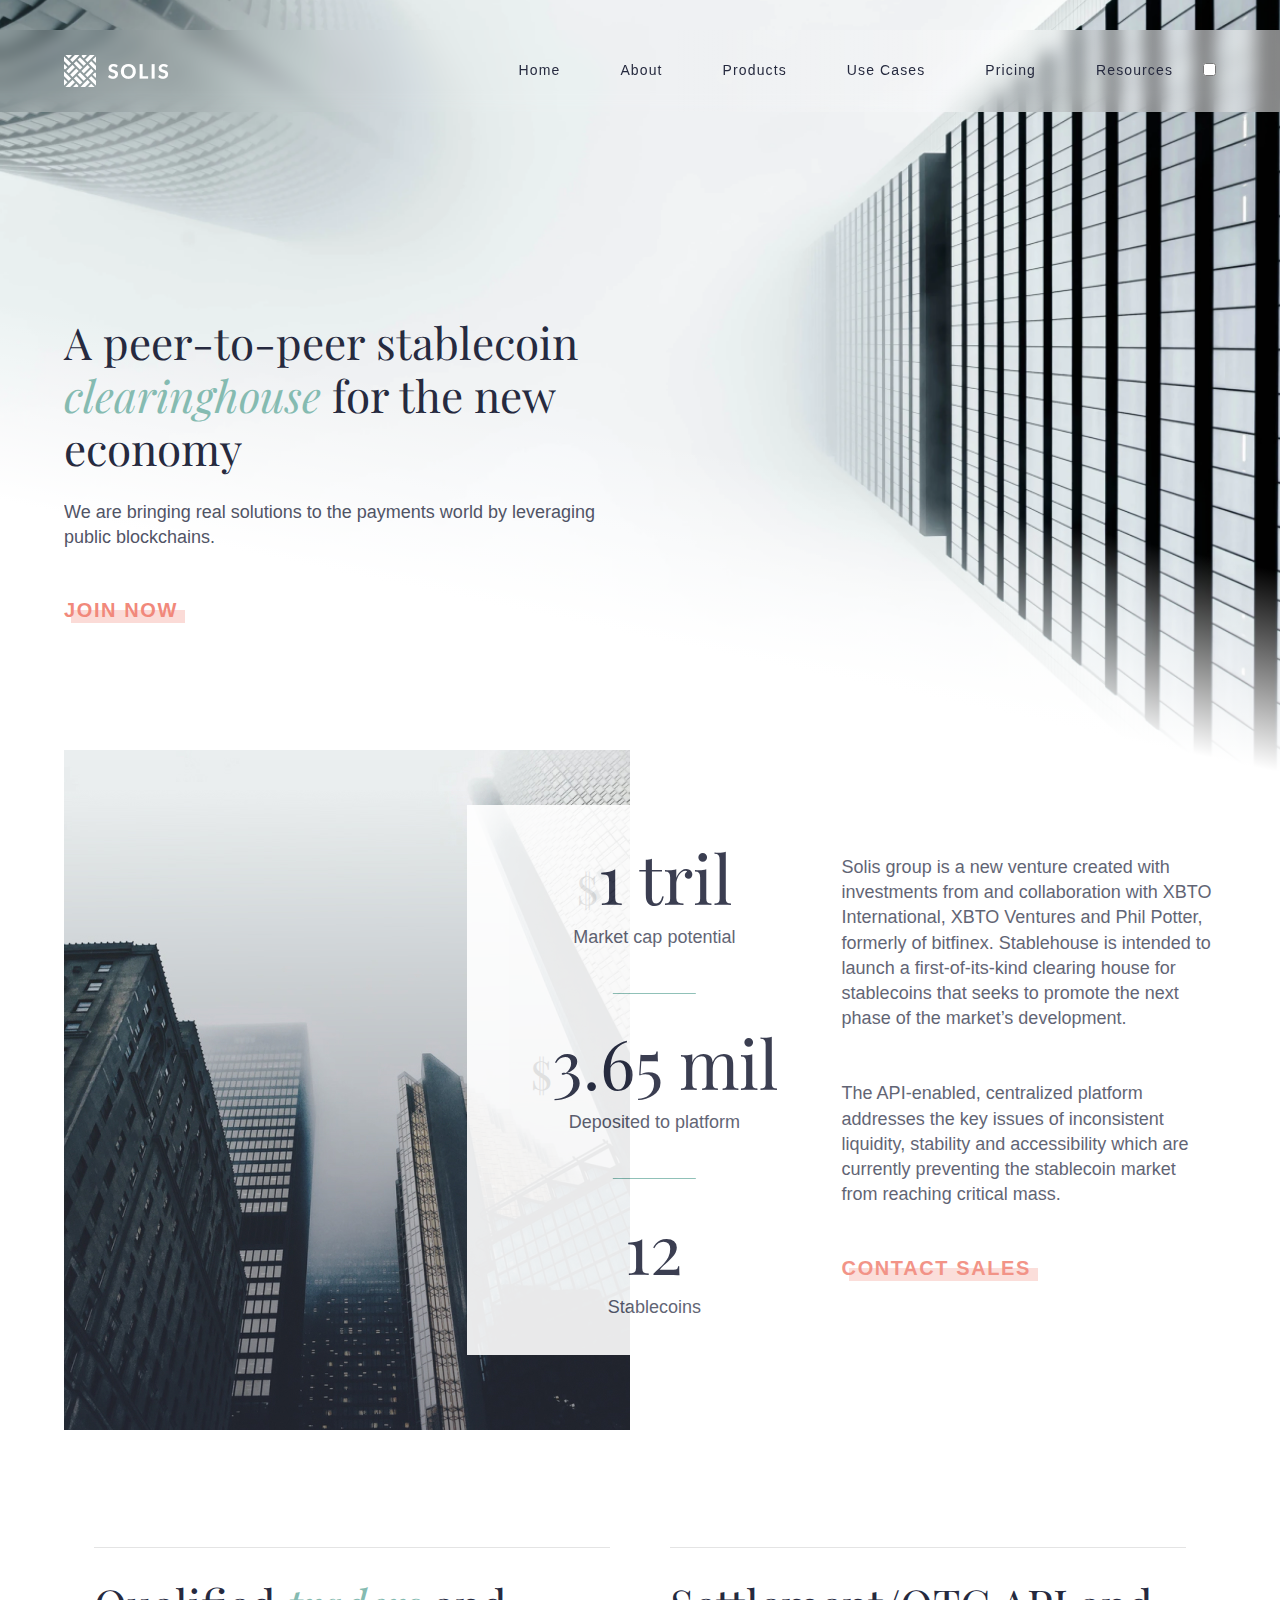
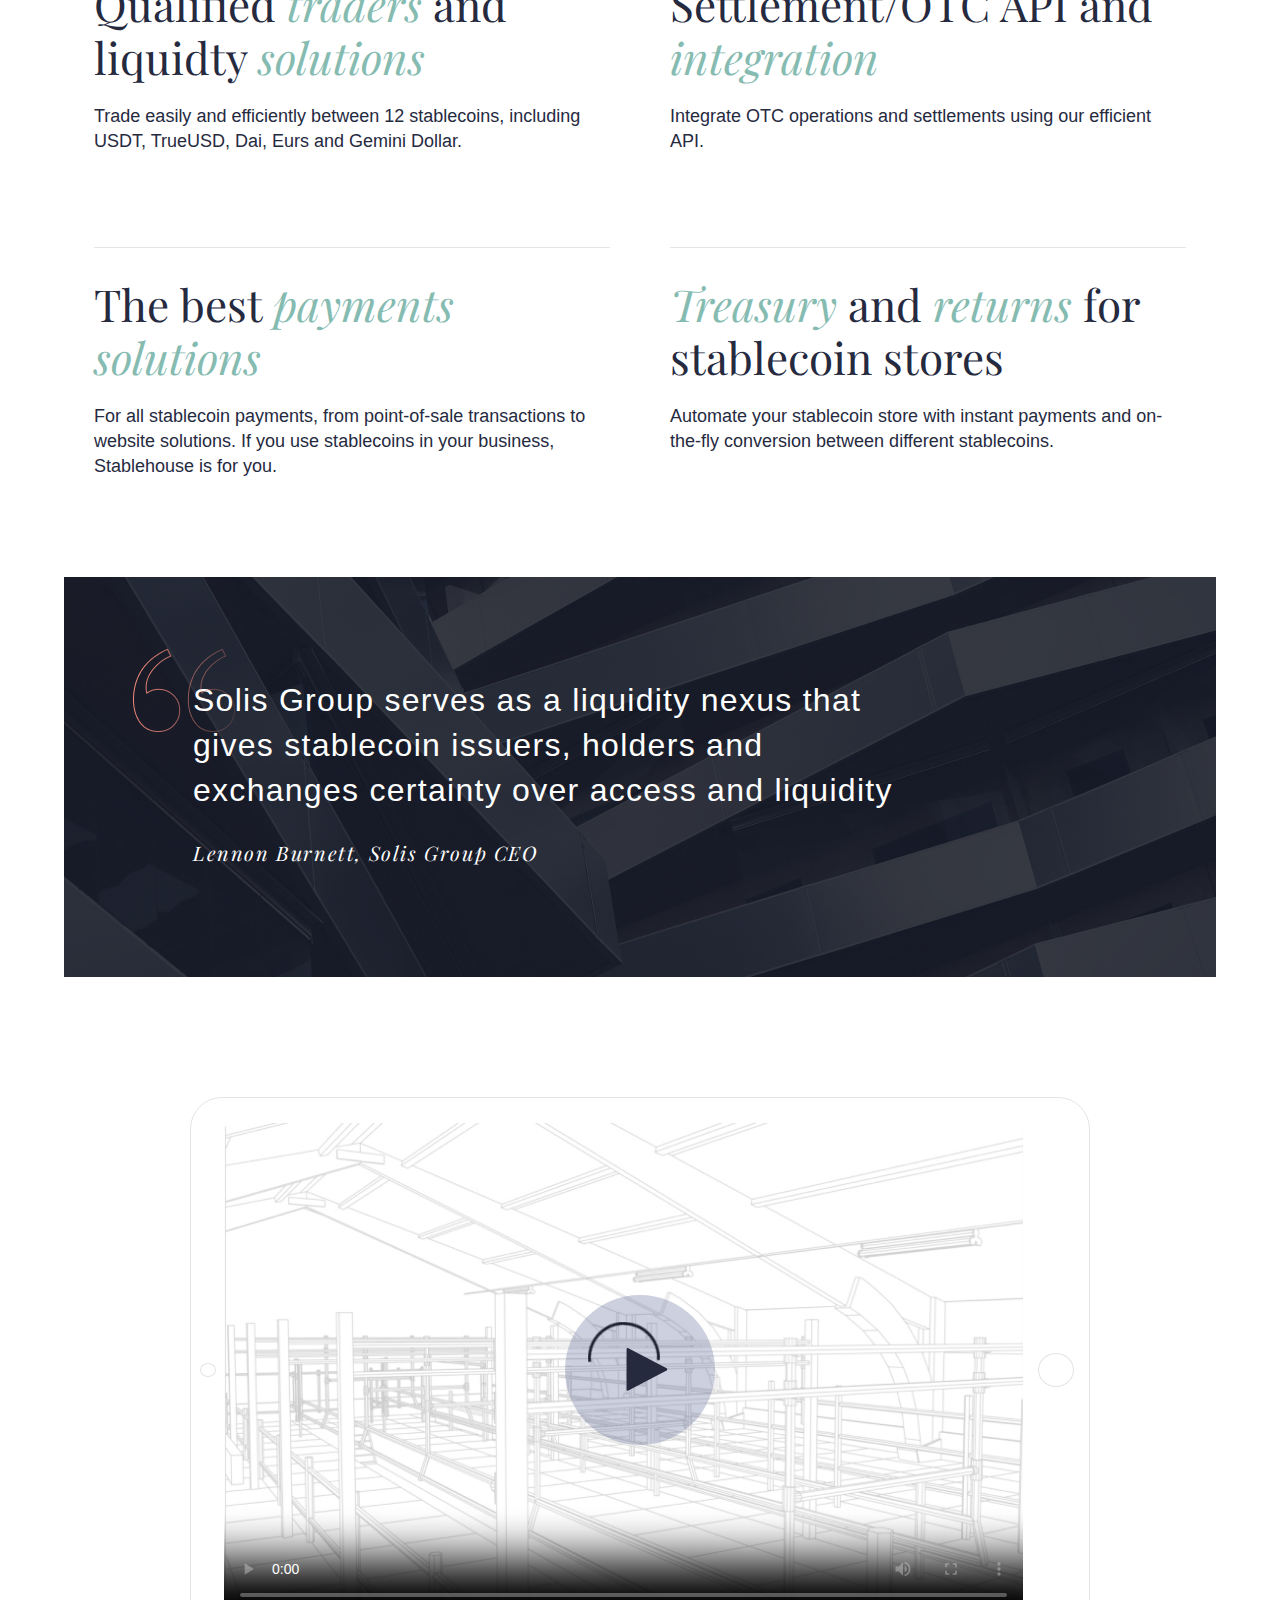
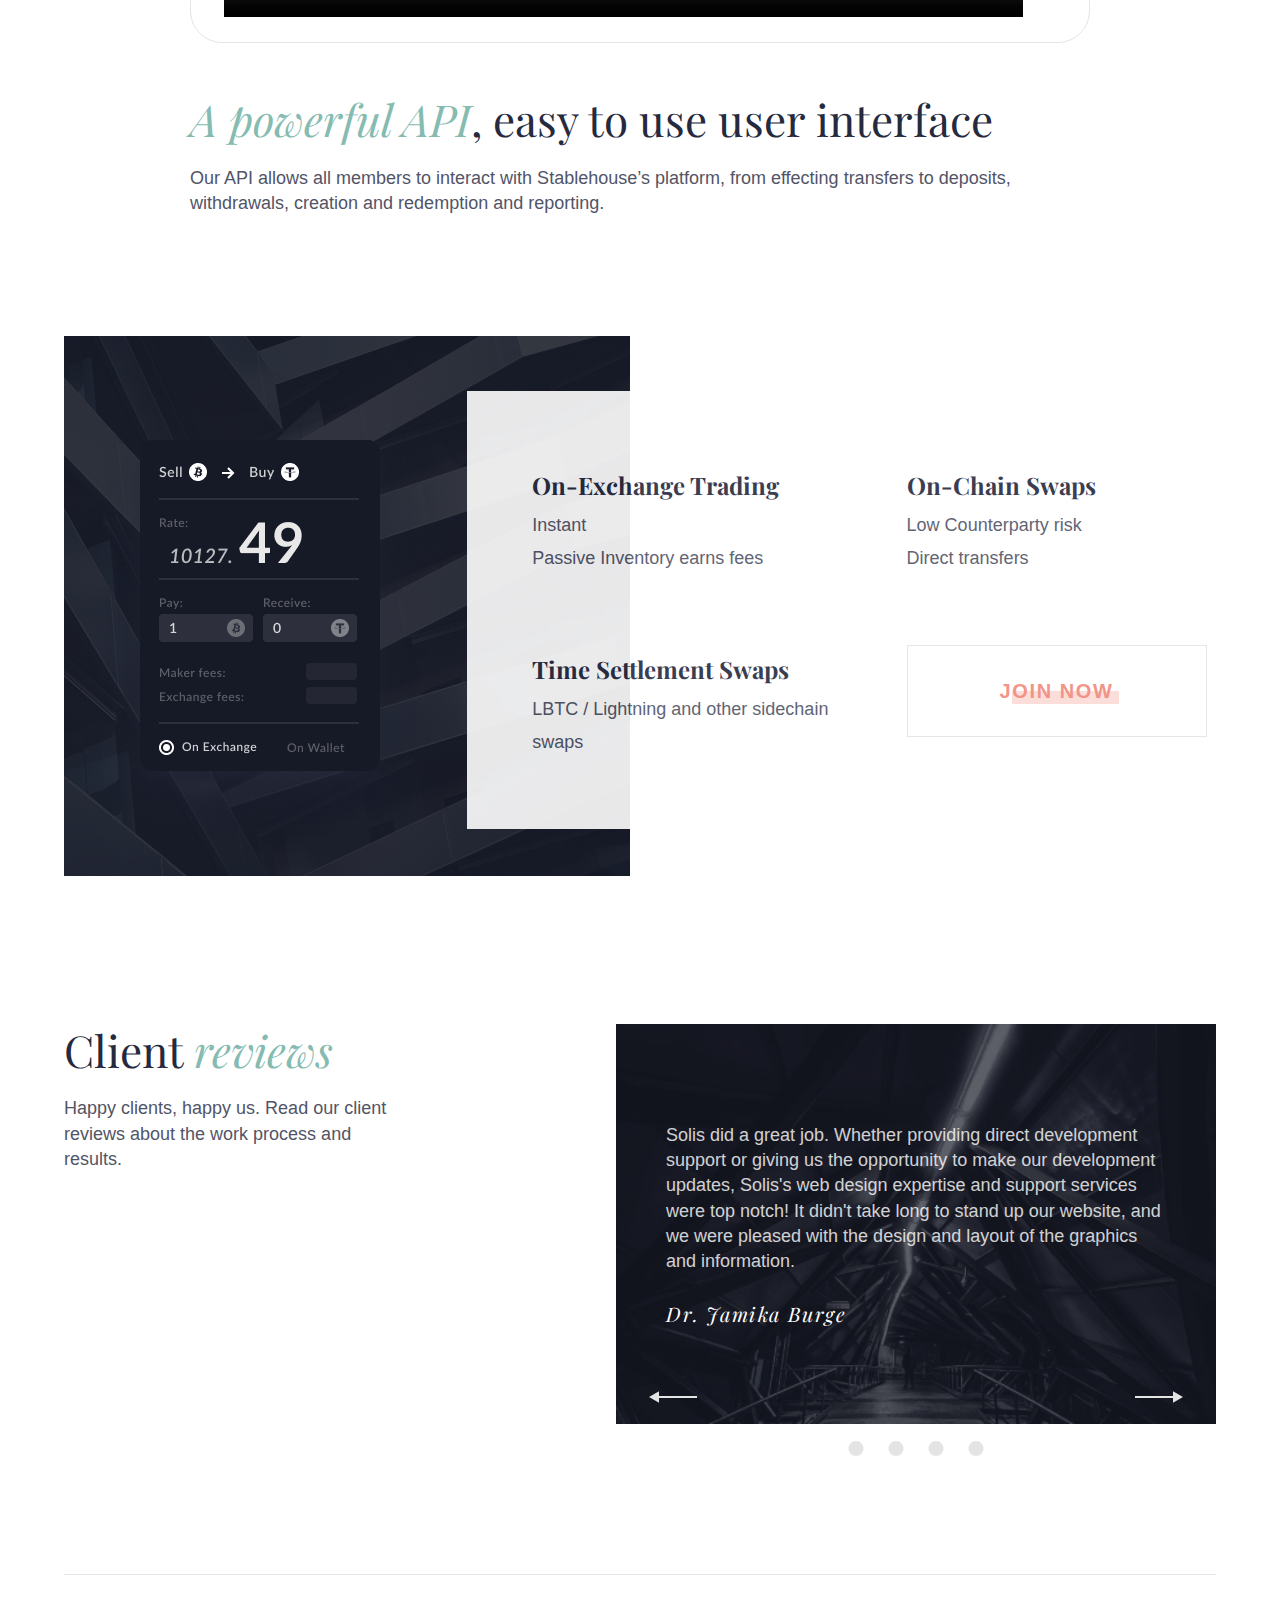
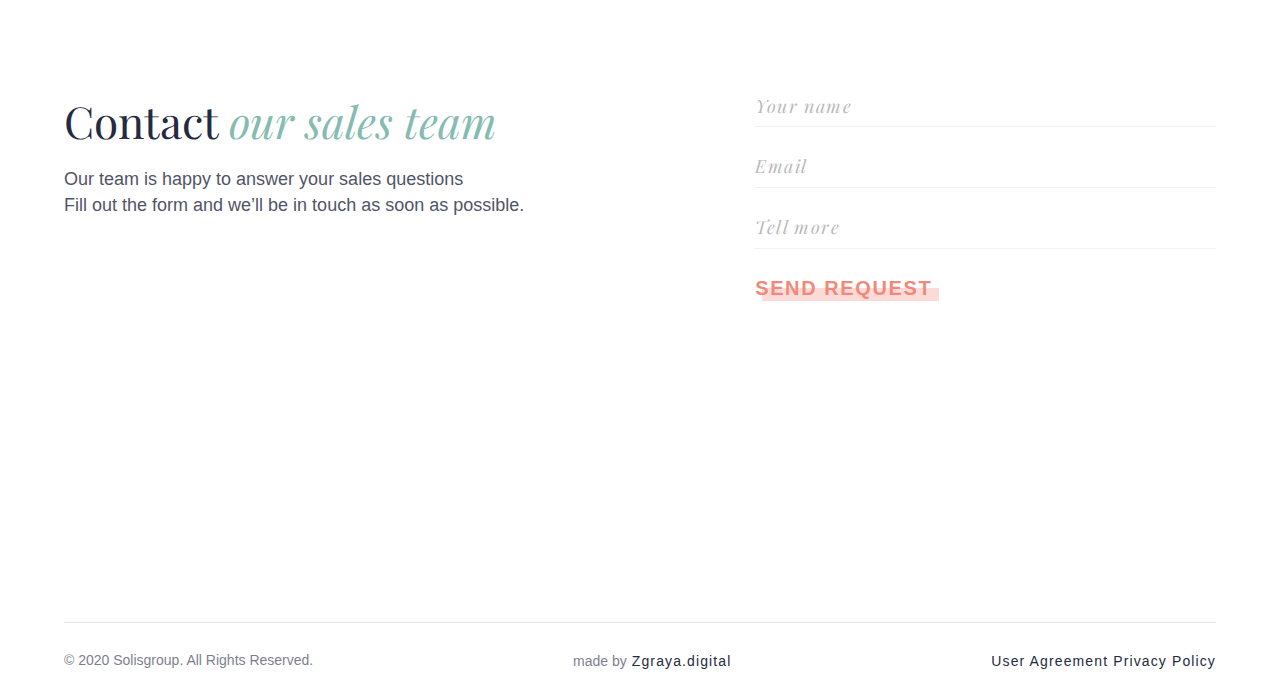
==== index.html @ 349e9751 "initial commit" ====
<!DOCTYPE html>
<html lang="en">
<head>
    <meta charset="UTF-8">
    <meta http-equiv="X-UA-Compatible" content="IE=edge">
    <meta name="viewport" content="width=device-width, initial-scale=1.0">
    <link rel="stylesheet" href="./css/main.css">
    <link rel="shortcut icon" href="./img/favicon.ico" type="image/x-icon">
    <title>Document</title>
</head>
<body>
    <header class="header">
        <nav class="nav">
            <div class="wrapper">
                <div class="logo">
                    <img class="logo__img" src="./img/logo.png" alt="logo">
                </div>
                <input type="checkbox" id="burger" class="nav__burger">
                <label for="burger" class="nav__burger-img"></label>
                <ul class="menu">
                    <li class="menu__item">
                        <a href="" class="menu__link">Home</a>
                    </li>
                    <li class="menu__item">
                        <a href="" class="menu__link">About</a>
                    </li>
                    <li class="menu__item">
                        <a href="" class="menu__link">Products</a>
                    </li>
                    <li class="menu__item">
                        <a href="" class="menu__link">Use Cases</a>
                    </li>
                    <li class="menu__item">
                        <a href="" class="menu__link">Pricing</a>
                    </li>
                    <li class="menu__item">
                        <a href="" class="menu__link">Resources</a>
                    </li>
                </ul>
                <div class="theme-switch">
                <input type="checkbox" id="theme-checkbox" class="theme-switch__checkbox">
                <label for="theme-checkbox" class="theme-switch__img"></label>
                </div>
            </div>
        </nav>
        <section class="banner">
            <div class="wrapper">
                <div class="banner__container">
                    <h1 class="banner__title title">A peer-to-peer stablecoin <span class="title_colored">clearinghouse</span> for the new economy</h1>
                    <p class="banner__text text">We are bringing real solutions to the   payments world by leveraging public blockchains.</p>
                    <button class="banner__btn button">Join now</button>
                </div>
            </div>
        </section>
    </header>
    <main class="main">
        <div class="wrapper">
            <section class="about">
            <div class="about__img">
                <img src="./img/about_img.jpg" alt="buildings">
            </div>
            <div class="about__container">
                <div class="about__statistic statistic">
                    <div class="statistic__group statistic__group_bordered">
                        <p class="statistic__data statistic__data_usd">1 tril</p>
                        <p class="statistic__desc text">Market cap potential</p>
                    </div>
                    <div class="statistic__group statistic__group_bordered">
                        <p class="statistic__data statistic__data_usd">3.65 mil</p>
                        <p class="statistic__desc text">Deposited to platform</p>
                    </div>
                    <div class="statistic__group">
                        <p class="statistic__data">12</p>
                        <p class="statistic__desc text">Stablecoins</p>
                    </div>
                </div>

                <div class="about__info">
                    <p class="about__text text">Solis group is a new venture created with investments from and collaboration with XBTO International, XBTO Ventures and Phil Potter, formerly of bitfinex. Stablehouse is intended to launch a first-of-its-kind clearing house for stablecoins that seeks to promote the next phase of the market’s development.</p>
                    <p class="about__text text">The API-enabled, centralized platform addresses the key issues of inconsistent liquidity, stability and accessibility which are currently preventing the stablecoin market from reaching critical mass.</p>
                    <button class="about__btn button">Contact sales</button>
                </div>
            </div>
            </section>
            <section class="pros">
                <div class="pros__item">
                    <h2 class="pros__title title">Qualified <span class="title_colored">traders</span> and liquidty <span class="title_colored">solutions</span></h2>
                    <p class="pros__text">Trade easily and efficiently between 12 stablecoins, including USDT, TrueUSD, Dai, Eurs and Gemini Dollar.</p>
                </div>
                <div class="pros__item">
                    <h2 class="pros__title title">Settlement/OTC API and <span class="title_colored">integration</span></h2>
                    <p class="pros__text">Integrate OTC operations and settlements using our efficient API.</p>
                </div>
                <div class="pros__item">
                    <h2 class="pros__title title">The best <span class="title_colored">payments solutions</span></h2>
                    <p class="pros__text">For all stablecoin payments, from point-of-sale transactions to website solutions. If you use stablecoins in your business, Stablehouse is for you.</p>
                </div>
                <div class="pros__item">
                    <h2 class="pros__title title"><span class="title_colored">Treasury</span> and <span class="title_colored">returns</span> for stablecoin stores</h2>
                    <p class="pros__text">Automate your stablecoin store with instant payments and on-the-fly conversion between different stablecoins.</p>
                </div>
            </section>
            <section class="quote">
                <p class="quote__text">Solis Group serves as a liquidity nexus that gives stablecoin issuers, holders and exchanges certainty over access and liquidity</p>
                <p class="quote__author">Lennon Burnett, Solis Group CEO</p>
            </section>

            <section class="video">
                <div class="video__wrapper">
                    <div class="player">
                        <video class="player__media" src="./video/video.mp4" poster="./img/video_poster.jpg" controls></video>
                        <svg class="player__controls">
                            <use xlink:href="./img/svg/icons-sprite.svg#play"></use>
                        </svg>
                    </div>
                    <h2 class="title video__title"><span class="title_colored">A powerful API</span>, easy to use user interface</h2>
                    <p class="video__text text">Our API allows all members to interact with Stablehouse’s platform, from effecting transfers to deposits, withdrawals, creation and redemption and reporting.</p>
                </div>
                
            </section>
            <section class="feature">
                <div class="feature__img">
                    <img src="./img/features-background-image.png" alt="">
                </div>
                <div class="feature__container">
                    <div class="feature__item">
                        <h3 class="feature__title">On-Exchange Trading</h3>
                        <ul class="feature__list">
                            <li class="feature__text text">Instant</li>
                            <li class="feature__text text">Passive Inventory earns fees</li>
                        </ul>
                    </div>
                    <div class="feature__item">
                        <h3 class="feature__title">On-Chain Swaps</h3>
                        <ul class="feature__list">
                            <li class="feature__text text">Low Counterparty risk</li>
                            <li class="feature__text text">Direct transfers</li>
                        </ul>
                    </div>
                    <div class="feature__item">
                        <h3 class="feature__title">Time Settlement Swaps</h3>
                        <ul class="feature__list">
                            <li class="feature__text text">LBTC / Lightning and other sidechain swaps</li>
                        </ul>
                    </div>
                    <div class="feature__item">
                        <button class="button feature__button">Join Now</button>
                    </div>
                </div>
            </section>
            <section class="reviews">
                <div class="reviews__desc">
                    <h2 class="reviews__title title">Client <span class="title_colored">reviews</span></h2>
                    <p class="text">Happy clients, happy us. Read our client reviews about the work process and results.</p>
                </div>
                <div class="rewiews__slider-container">
                    <div class="slider">
                        <div class="slides">
                        <div id="slides__1" class="slide">
                            <div class="slide__content">
                                <p class="slide__text text">Solis did a great job. Whether providing direct development support or giving us the opportunity to make our development updates, Solis's web design expertise and support services were top notch! It didn't take long to stand up our website, and we were pleased with the design and layout of the graphics and information. </p>
                                <p class="slide__author">Dr. Jamika Burge</p>
                            </div>
                            <a class="slide__controls_prev slide__controls" href="#slides__4" title="Next">
                                <svg class="player__controls">
                                    <use xlink:href="./img/svg/icons-sprite.svg#arrow_left"></use>
                                </svg>
                            </a>
                            <a class="slide__controls_next slide__controls" href="#slides__2" title="Next">
                                <svg class="player__controls">
                                    <use xlink:href="./img/svg/icons-sprite.svg#arrow_right"></use>
                                </svg>
                            </a>
                        </div>
                        <div id="slides__2" class="slide">
                            <div class="slide__content">
                                <p class="slide__text text">Solis is a cutting edge company and knows the importance of excellence. Having been in business for 21 years, I know when I’ve found a competent professional and more importantly a company with integrity. I highly recommend this company and am available for further reference if needed. </p>
                                <p class="slide__author">Evie-Rose Prosse</p>
                            </div>
                            <a class="slide__controls_prev slide__controls" href="#slides__1"  title="Prev">
                                <svg class="player__controls">
                                    <use xlink:href="./img/svg/icons-sprite.svg#arrow_left"></use>
                                </svg>
                            </a>
                            <a class="slide__controls_next slide__controls" href="#slides__3" title="Next">
                                <svg class="player__controls">
                                    <use xlink:href="./img/svg/icons-sprite.svg#arrow_right"></use>
                                </svg>
                            </a>
                        </div>
                        <div id="slides__3" class="slide">
                            <div class="slide__content">
                                <p class="slide__text text">I can’t say enough about how knowledgeable Toinette Rorie is in the area of Web Development. She indeed is a developer and can build a site from scratch. She understands functionality and is great at constructing a site that is robust and fully functioning. </p>
                                <p class="slide__author">Elvis Mooney</p>
                            </div>
                            <a class="slide__controls_prev slide__controls" href="#slides__2" title="Prev">
                                <svg class="player__controls">
                                    <use xlink:href="./img/svg/icons-sprite.svg#arrow_left"></use>
                                </svg>
                            </a>
                            <a class="slide__controls_next slide__controls" href="#slides__4" title="Next">
                                <svg class="player__controls">
                                    <use xlink:href="./img/svg/icons-sprite.svg#arrow_right"></use>
                                </svg>
                            </a>
                        </div>
                        <div id="slides__4" class="slide">
                            <div class="slide__content">
                                <p class="slide__text text">Solis Solutions was referred to me by a trustworthy friend.  After reviewing his website, I decided to give Solis company Solutions a try.  I am happy to say I was not disappointed! From the onset, I knew PWDS was a team I could work with.  I worked with Toinette, who listened to my desires and offered professional advice and expertise. </p>
                                <p class="slide__author">Taha Mccartney</p>
                            </div>
                            <a class="slide__controls_prev slide__controls" href="#slides__3" title="Prev">
                                <svg class="player__controls">
                                    <use xlink:href="./img/svg/icons-sprite.svg#arrow_left"></use>
                                </svg>
                            </a>
                            <a class="slide__controls_next slide__controls" href="#slides__1" title="Prev">
                                <svg class="player__controls">
                                    <use xlink:href="./img/svg/icons-sprite.svg#arrow_right"></use>
                                </svg>
                            </a>
                        </div>
                        </div>
                        <div class="slider__nav">
                            <a class="slider__navlink" href="#slides__1"></a>
                            <a class="slider__navlink" href="#slides__2"></a>
                            <a class="slider__navlink" href="#slides__3"></a>
                            <a class="slider__navlink" href="#slides__4"></a>
                        </div>
                    </div>
                </div>
            </section>
            <section class="contact">
                <div class="contact__container">
                    <div class="contact__desc">
                        <h2 class="contact__title title">Contact <span class="title_colored"> our sales team</span></h2>
                        <p class="text">Our team is happy to answer your sales questions</p>
                        <p class="text">Fill out the form and we’ll be in touch as soon as possible.</p>
                    </div>
                    <div class="contact__form">
                        <form class="form" action="">
                            <input class="form__item" type="text" placeholder="Your name">
                            <input class="form__item" type="email" placeholder="Email">
                            <input class="form__item" type="text" placeholder="Tell more">
                            <button class="button">Send Request</button>
                        </form>
                    </div>
                </div>
            </section>
        </div>
    </main>
    <footer class="footer">
        <div class="footer__wrapper wrapper">
            <p class="footer__copy">© 2020 Solisgroup. All Rights Reserved.</p>
            <div class="footer__author">
                <span class="footer__copy">made by</span>
                <a href="#" class="footer__link">Zgraya.digital</a>
            </div>
            
            <div class="footer__legal">
                <a href="#" class="footer__link">User Agreement</a>
                <a href="#" class="footer__link"> Privacy Policy</a>
            </div>
        </div>
    </footer>
</body>
</html>
---- css/main.css ----
@import url("https://fonts.googleapis.com/css2?family=Playfair+Display:ital@0;1&display=swap");
@font-face {
  font-family: 'Lato';
  src: local("Lato Regular"), local("Lato-Regular"), url("latoregular.woff2") format("woff2"), url("latoregular.woff") format("woff"), url("latoregular.ttf") format("truetype");
  font-weight: 400;
  font-style: normal;
}

@font-face {
  font-family: 'Lato';
  src: local("Lato Light"), local("Lato-Light"), url("latolight.woff2") format("woff2"), url("latolight.woff") format("woff"), url("latolight.ttf") format("truetype");
  font-weight: 300;
  font-style: normal;
}

@font-face {
  font-family: 'Lato';
  src: local("Lato Bold"), local("Lato-Bold"), url("latobold.woff2") format("woff2"), url("latobold.woff") format("woff"), url("latobold.ttf") format("truetype");
  font-weight: 700;
  font-style: normal;
}

* {
  margin: 0;
  padding: 0;
  -webkit-box-sizing: border-box;
          box-sizing: border-box;
}

html,
body {
  font-family: "Lato", sans-serif;
  font-size: 18px;
  line-height: 1.4;
  color: #262A3F;
  font-weight: 300;
}

a {
  text-decoration: none;
}

img {
  -o-object-fit: cover;
     object-fit: cover;
  width: auto;
  height: 100%;
}

.title {
  font-family: "Playfair Display", serif;
  font-size: 44px;
  line-height: 1.2;
  font-weight: 400;
}

.title_colored {
  font-style: italic;
  color: #85BBB1;
}

.title_colored:hover {
  text-decoration: underline;
}

.text {
  opacity: 0.8;
}

.wrapper {
  width: 90%;
  max-width: 1160px;
  margin: 0 auto;
}

.header {
  height: 950px;
  padding-top: 30px;
  display: -webkit-box;
  display: -ms-flexbox;
  display: flex;
  -webkit-box-pack: normal;
      -ms-flex-pack: normal;
          justify-content: normal;
  -webkit-box-orient: vertical;
  -webkit-box-direction: normal;
      -ms-flex-direction: column;
          flex-direction: column;
  -webkit-box-align: normal;
      -ms-flex-align: normal;
          align-items: normal;
  -ms-flex-wrap: nowrap;
      flex-wrap: nowrap;
  background: linear-gradient(192deg, #ffffff00 46.73%, #FFFFFF 63.21%), url("../img/header_bg_light.png");
  background-repeat: no-repeat;
  background-position: center center;
  background-size: cover;
}

.nav {
  background: -webkit-gradient(linear, right top, left top, from(#ffffff80), color-stop(24.1%, #ffffff3e), color-stop(47.19%, #ffffff00)), #ffffff05;
  background: linear-gradient(270deg, #ffffff80 0%, #ffffff3e 24.1%, #ffffff00 47.19%), #ffffff05;
  -webkit-backdrop-filter: blur(9px);
          backdrop-filter: blur(9px);
  padding: 25px 0;
}

.nav > .wrapper {
  display: -webkit-box;
  display: -ms-flexbox;
  display: flex;
  -webkit-box-pack: justify;
      -ms-flex-pack: justify;
          justify-content: space-between;
  -webkit-box-orient: horizontal;
  -webkit-box-direction: normal;
      -ms-flex-direction: row;
          flex-direction: row;
  -webkit-box-align: center;
      -ms-flex-align: center;
          align-items: center;
  -ms-flex-wrap: nowrap;
      flex-wrap: nowrap;
}

.nav__burger, .nav__burger-img {
  display: none;
}

.logo {
  height: 32px;
}

.menu {
  list-style: none;
  -webkit-box-flex: 1;
      -ms-flex-positive: 1;
          flex-grow: 1;
  display: -webkit-box;
  display: -ms-flexbox;
  display: flex;
  -webkit-box-pack: end;
      -ms-flex-pack: end;
          justify-content: flex-end;
  -webkit-box-orient: horizontal;
  -webkit-box-direction: normal;
      -ms-flex-direction: row;
          flex-direction: row;
  -webkit-box-align: normal;
      -ms-flex-align: normal;
          align-items: normal;
  -ms-flex-wrap: nowrap;
      flex-wrap: nowrap;
}

.menu__item {
  margin: 0 30px;
  font-size: 14px;
  line-height: 1.7;
  letter-spacing: 0.08em;
}

.menu__item :hover {
  color: #fff;
}

.menu__link {
  color: inherit;
}

.banner {
  -webkit-box-flex: 1;
      -ms-flex-positive: 1;
          flex-grow: 1;
}

.banner > .wrapper {
  height: 85%;
}

.banner__container {
  height: 100%;
  width: 50%;
  display: -webkit-box;
  display: -ms-flexbox;
  display: flex;
  -webkit-box-pack: center;
      -ms-flex-pack: center;
          justify-content: center;
  -webkit-box-orient: vertical;
  -webkit-box-direction: normal;
      -ms-flex-direction: column;
          flex-direction: column;
  -webkit-box-align: normal;
      -ms-flex-align: normal;
          align-items: normal;
  -ms-flex-wrap: nowrap;
      flex-wrap: nowrap;
}

.banner__title {
  margin-bottom: 25px;
}

.banner__text {
  margin-bottom: 50px;
}

.button {
  border: none;
  outline: none;
  cursor: pointer;
  color: #F1897B;
  text-transform: uppercase;
  font-weight: bold;
  font-size: 20px;
  line-height: 1;
  letter-spacing: 0.08em;
  position: relative;
  text-align: start;
  width: -webkit-fit-content;
  width: -moz-fit-content;
  width: fit-content;
  background: none;
  -webkit-transition: all 0.3s;
  transition: all 0.3s;
}

.button::after {
  content: '';
  display: block;
  width: 100%;
  height: 13px;
  background: #F1897B;
  opacity: 0.3;
  position: absolute;
  right: -7px;
  top: 50%;
}

.button:hover::after {
  right: 0;
}

.main {
  position: relative;
  top: -200px;
}

.about {
  position: relative;
  margin-bottom: 140px;
}

.about__container {
  background: #fff;
  opacity: 0.9;
  position: absolute;
  right: 0;
  top: 55px;
  width: 65%;
  display: -webkit-box;
  display: -ms-flexbox;
  display: flex;
  height: 80%;
}

.about__statistic {
  -webkit-box-flex: 0;
      -ms-flex: 0 0 50%;
          flex: 0 0 50%;
}

.about__text {
  margin: 50px 0;
}

.statistic {
  display: -webkit-box;
  display: -ms-flexbox;
  display: flex;
  -webkit-box-pack: justify;
      -ms-flex-pack: justify;
          justify-content: space-between;
  -webkit-box-orient: vertical;
  -webkit-box-direction: normal;
      -ms-flex-direction: column;
          flex-direction: column;
  -webkit-box-align: normal;
      -ms-flex-align: normal;
          align-items: normal;
  -ms-flex-wrap: nowrap;
      flex-wrap: nowrap;
  text-align: center;
}

.statistic__group {
  margin: 35px 0;
  position: relative;
}

.statistic__group_bordered::after {
  content: '';
  display: block;
  width: 22%;
  height: 1px;
  background: #85BBB1;
  position: absolute;
  left: 50%;
  bottom: -40%;
  -webkit-transform: translateX(-50%);
          transform: translateX(-50%);
}

.statistic__data {
  font-family: "Playfair Display", serif;
  font-size: 68px;
  line-height: 1.1;
  margin-bottom: 10px;
}

.statistic__data_usd::before {
  content: '\0024';
  font-size: 40px;
  line-height: 1;
  color: #E4E4E4;
}

.pros {
  display: -webkit-box;
  display: -ms-flexbox;
  display: flex;
  -webkit-box-pack: normal;
      -ms-flex-pack: normal;
          justify-content: normal;
  -webkit-box-orient: horizontal;
  -webkit-box-direction: normal;
      -ms-flex-direction: row;
          flex-direction: row;
  -webkit-box-align: normal;
      -ms-flex-align: normal;
          align-items: normal;
  -ms-flex-wrap: wrap;
      flex-wrap: wrap;
}

.pros__item {
  -webkit-box-flex: 0;
      -ms-flex: 0 0 50%;
          flex: 0 0 50%;
  min-height: 300px;
  padding: 0 30px;
  position: relative;
}

.pros__item::before {
  content: '';
  display: block;
  height: 1px;
  background: #E4E4E4;
  width: 100%;
  position: relative;
  top: -30px;
}

.pros__title {
  margin-bottom: 20px;
}

.quote {
  background-image: url("../img/quote-background.png");
  min-height: 400px;
  color: #FFFFFF;
  padding: 101px 0 101px 129px;
}

.quote__text {
  font-size: 32px;
  line-height: 1.4;
  letter-spacing: 0.04em;
  width: 70%;
  margin-bottom: 30px;
  position: relative;
}

.quote__text::before {
  content: url("../img/quote-icon.png");
  position: absolute;
  top: -30px;
  left: -60px;
}

.quote__author {
  font-family: "Playfair Display", serif;
  font-size: 20px;
  line-height: 1;
  letter-spacing: 0.08em;
  font-style: italic;
}

.video {
  margin: 120px 0;
}

.video__title {
  margin: 50px 0 20px;
}

.video__wrapper {
  max-width: 900px;
  margin: 0 auto;
}

.player {
  border: 1px solid #E4E4E4;
  border-radius: 32px;
  padding: 25px 0;
  display: -webkit-box;
  display: -ms-flexbox;
  display: flex;
  -webkit-box-pack: center;
      -ms-flex-pack: center;
          justify-content: center;
  -webkit-box-align: center;
      -ms-flex-align: center;
          align-items: center;
}

.player::before, .player::after {
  content: "";
  display: block;
  border-radius: 50%;
  border: 1px solid #E4E4E4;
}

.player::before {
  width: 14px;
  height: 12px;
  margin: 8px;
}

.player::after {
  width: 34px;
  height: 32px;
  margin: 14px;
}

.player__media {
  width: 89%;
  height: auto;
  position: relative;
}

.player__media :active .player__controls {
  display: none;
}

.player__controls {
  position: absolute;
  cursor: pointer;
}

.player__controls :hover {
  opacity: 0.8;
}

.feature {
  position: relative;
  margin-bottom: 140px;
}

.feature__container {
  display: -webkit-box;
  display: -ms-flexbox;
  display: flex;
  -webkit-box-pack: normal;
      -ms-flex-pack: normal;
          justify-content: normal;
  -webkit-box-orient: horizontal;
  -webkit-box-direction: normal;
      -ms-flex-direction: row;
          flex-direction: row;
  -webkit-box-align: normal;
      -ms-flex-align: normal;
          align-items: normal;
  -ms-flex-wrap: wrap;
      flex-wrap: wrap;
  padding-top: 70px;
  background: #fff;
  opacity: 0.9;
  position: absolute;
  right: 0;
  top: 55px;
  width: 65%;
  height: 80%;
}

.feature__item {
  -webkit-box-flex: 0;
      -ms-flex: 0 0 50%;
          flex: 0 0 50%;
  padding-left: 65px;
}

.feature__title {
  font-family: "Playfair Display", serif;
  font-size: 24px;
  line-height: 2;
}

.feature__list {
  list-style: none;
  line-height: 1.8;
}

.feature__button {
  padding: 35px 92px;
  border: 1px solid #E4E4E4;
  text-align: center;
}

.feature__button::after {
  width: 36%;
  margin: 0 auto;
  right: 29%;
}

.feature__button:hover::after {
  right: 33%;
}

.reviews {
  display: -webkit-box;
  display: -ms-flexbox;
  display: flex;
  -webkit-box-pack: justify;
      -ms-flex-pack: justify;
          justify-content: space-between;
  -webkit-box-orient: horizontal;
  -webkit-box-direction: normal;
      -ms-flex-direction: row;
          flex-direction: row;
  -webkit-box-align: normal;
      -ms-flex-align: normal;
          align-items: normal;
  -ms-flex-wrap: nowrap;
      flex-wrap: nowrap;
  margin-bottom: 150px;
}

.reviews__desc {
  -webkit-box-flex: 0;
      -ms-flex: 0 0 30%;
          flex: 0 0 30%;
}

.reviews__title {
  margin-bottom: 20px;
}

.reviews__slider-container {
  display: -webkit-box;
  display: -ms-flexbox;
  display: flex;
  -webkit-box-pack: center;
      -ms-flex-pack: center;
          justify-content: center;
  -webkit-box-orient: horizontal;
  -webkit-box-direction: normal;
      -ms-flex-direction: row;
          flex-direction: row;
  -webkit-box-align: center;
      -ms-flex-align: center;
          align-items: center;
  -ms-flex-wrap: nowrap;
      flex-wrap: nowrap;
  height: 100%;
}

.slides {
  height: 100%;
  display: -webkit-box;
  display: -ms-flexbox;
  display: flex;
  position: relative;
  scroll-behavior: smooth;
  overflow-x: scroll;
  overflow: hidden;
}

.slider {
  width: 600px;
  height: 400px;
  border-radius: 20px;
  position: relative;
  -webkit-transition: all 0.5s;
  transition: all 0.5s;
}

.slider__nav {
  -webkit-box-sizing: border-box;
          box-sizing: border-box;
  position: absolute;
  left: 50%;
  bottom: -40px;
  -webkit-transform: translateX(-50%);
          transform: translateX(-50%);
  text-align: center;
}

.slider__navlink {
  display: inline-block;
  height: 15px;
  width: 15px;
  border-radius: 50%;
  background-color: #E4E4E4;
  margin: 0 10px 0 10px;
}

.slider__navlink:hover {
  background: #85BBB1;
}

.slide {
  display: -webkit-box;
  display: -ms-flexbox;
  display: flex;
  -webkit-box-pack: center;
      -ms-flex-pack: center;
          justify-content: center;
  -webkit-box-orient: horizontal;
  -webkit-box-direction: normal;
      -ms-flex-direction: row;
          flex-direction: row;
  -webkit-box-align: center;
      -ms-flex-align: center;
          align-items: center;
  -ms-flex-wrap: nowrap;
      flex-wrap: nowrap;
  -ms-flex-negative: 0;
      flex-shrink: 0;
  width: 100%;
  height: 100%;
  margin-right: 0px;
  -webkit-box-sizing: border-box;
          box-sizing: border-box;
  -webkit-transform-origin: center center;
          transform-origin: center center;
  -webkit-transform: scale(1);
          transform: scale(1);
  scroll-snap-align: center;
  padding: 50px;
}

.slide__content {
  color: #FFFFFF;
}

.slide__text {
  margin-bottom: 30px;
}

.slide__author {
  font-family: "Playfair Display", serif;
  font-style: italic;
  font-size: 20px;
  line-height: 1;
  letter-spacing: 0.08em;
}

.slide__controls {
  position: absolute;
  bottom: 30px;
  padding: 3px;
  fill: #E4E4E4;
}

.slide__controls:hover {
  fill: #85BBB1;
}

.slide__controls_prev {
  left: 30px;
}

.slide__controls_next {
  right: 78px;
}

#slides__1 {
  background: url("../img/review-bg_1.png") no-repeat;
  background-size: cover;
}

#slides__2 {
  background: url("../img/review-bg_2.png") no-repeat;
  background-size: cover;
}

#slides__3 {
  background: url("../img/review-bg_3.png") no-repeat;
  background-size: cover;
}

#slides__4 {
  background: url("../img/review-bg_4.png") no-repeat;
  background-size: cover;
}

.contact__container {
  border-top: 1px solid #E4E4E4;
  padding: 120px 0;
  display: -webkit-box;
  display: -ms-flexbox;
  display: flex;
  -webkit-box-pack: justify;
      -ms-flex-pack: justify;
          justify-content: space-between;
  -webkit-box-orient: horizontal;
  -webkit-box-direction: normal;
      -ms-flex-direction: row;
          flex-direction: row;
  -webkit-box-align: normal;
      -ms-flex-align: normal;
          align-items: normal;
  -ms-flex-wrap: nowrap;
      flex-wrap: nowrap;
}

.contact__title {
  margin-bottom: 20px;
}

.contact__form {
  -webkit-box-flex: 0;
      -ms-flex: 0 0 40%;
          flex: 0 0 40%;
}

.form__item {
  width: 100%;
  margin-bottom: 28px;
  border: none;
  border-bottom: 1px solid #E4E4E4;
  font-family: "Playfair Display", serif;
  font-style: italic;
  outline: none;
  font-size: 18px;
  opacity: 0.5;
  line-height: 1.1;
  letter-spacing: 0.08em;
  padding-bottom: 10px;
}

.footer__wrapper {
  border-top: 1px solid #E4E4E4;
  display: -webkit-box;
  display: -ms-flexbox;
  display: flex;
  -webkit-box-pack: justify;
      -ms-flex-pack: justify;
          justify-content: space-between;
  -webkit-box-orient: horizontal;
  -webkit-box-direction: normal;
      -ms-flex-direction: row;
          flex-direction: row;
  -webkit-box-align: normal;
      -ms-flex-align: normal;
          align-items: normal;
  -ms-flex-wrap: nowrap;
      flex-wrap: nowrap;
  padding: 25px 0;
}

.footer__copy, .footer__link {
  font-size: 14px;
  line-height: 1.8;
  opacity: 0.6;
}

.footer__link {
  opacity: 1;
  color: inherit;
  letter-spacing: 0.08em;
  margin: 0;
}

@media screen and (max-width: 768px) {
  .menu {
    position: absolute;
    top: 82px;
    right: -100%;
    -webkit-box-orient: vertical;
    -webkit-box-direction: normal;
        -ms-flex-direction: column;
            flex-direction: column;
    -webkit-transition: left 0.5s;
    transition: left 0.5s;
    background: -webkit-gradient(linear, right top, left top, from(#ffffff80), color-stop(24.1%, #ffffff3e), color-stop(47.19%, #ffffff00)), #ffffff05;
    background: linear-gradient(270deg, #ffffff80 0%, #ffffff3e 24.1%, #ffffff00 47.19%), #ffffff05;
    -webkit-backdrop-filter: blur(9px);
            backdrop-filter: blur(9px);
    z-index: 2;
    width: 100%;
  }
  .menu__item {
    width: 100%;
    padding: 10px 30px;
    background: inherit;
  }
  .nav__burger-img {
    display: inline-block;
    position: absolute;
    top: 50%;
    right: 5px;
    background: #000;
    width: 25px;
    height: 2px;
    -webkit-transition: 0.5s;
    transition: 0.5s;
  }
  .nav__burger-img::before, .nav__burger-img::after {
    content: "";
    position: absolute;
    top: 7px;
    display: inline-block;
    width: 100%;
    height: 2px;
    background: #000;
  }
  .nav__burger-img::after {
    top: -7px;
  }
  .nav__burger:checked ~ .menu {
    right: 0;
  }
  .nav__burger:checked ~ .nav__burger-img {
    -webkit-transform: rotate(45deg);
            transform: rotate(45deg);
  }
  .nav__burger:checked ~ .nav__burger-img:before {
    display: none;
  }
  .nav__burger:checked ~ .nav__burger-img:after {
    -webkit-transform: rotate(90deg);
            transform: rotate(90deg);
    top: 0;
  }
}
/*# sourceMappingURL=main.css.map */
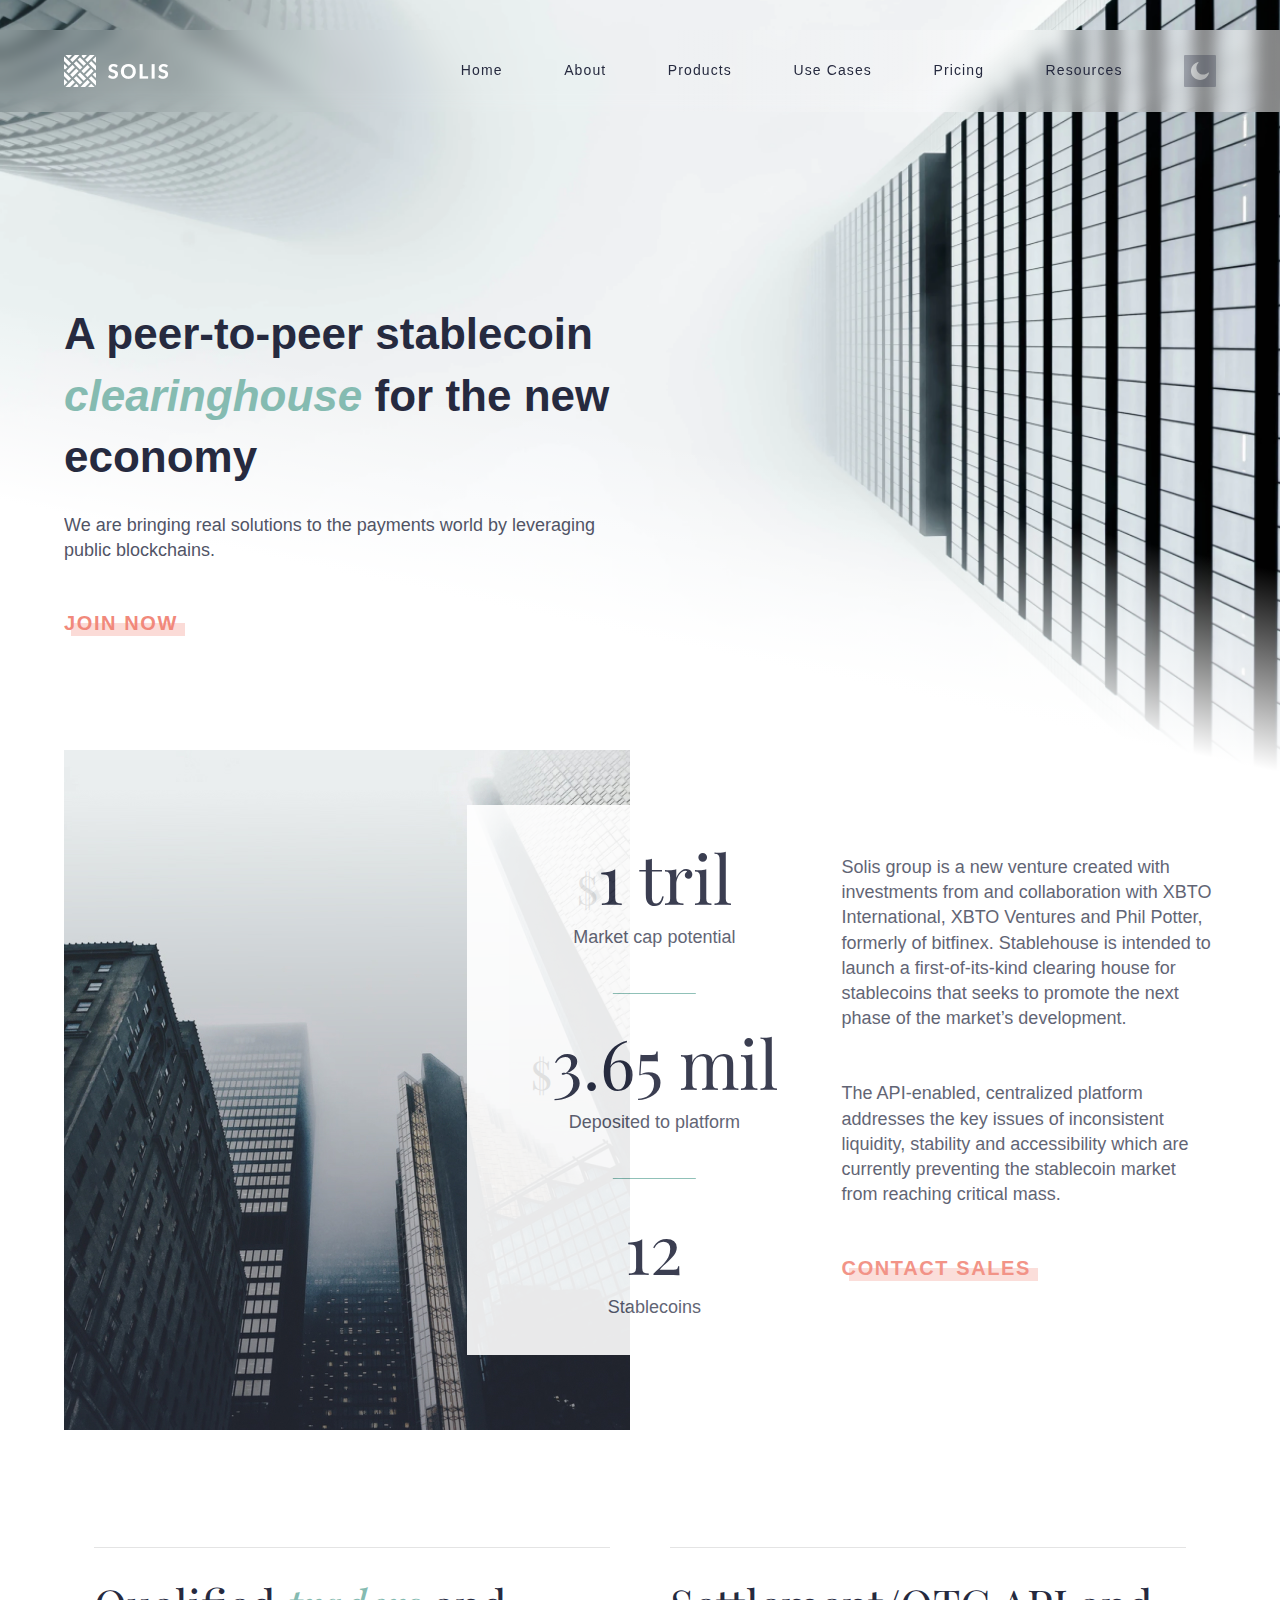
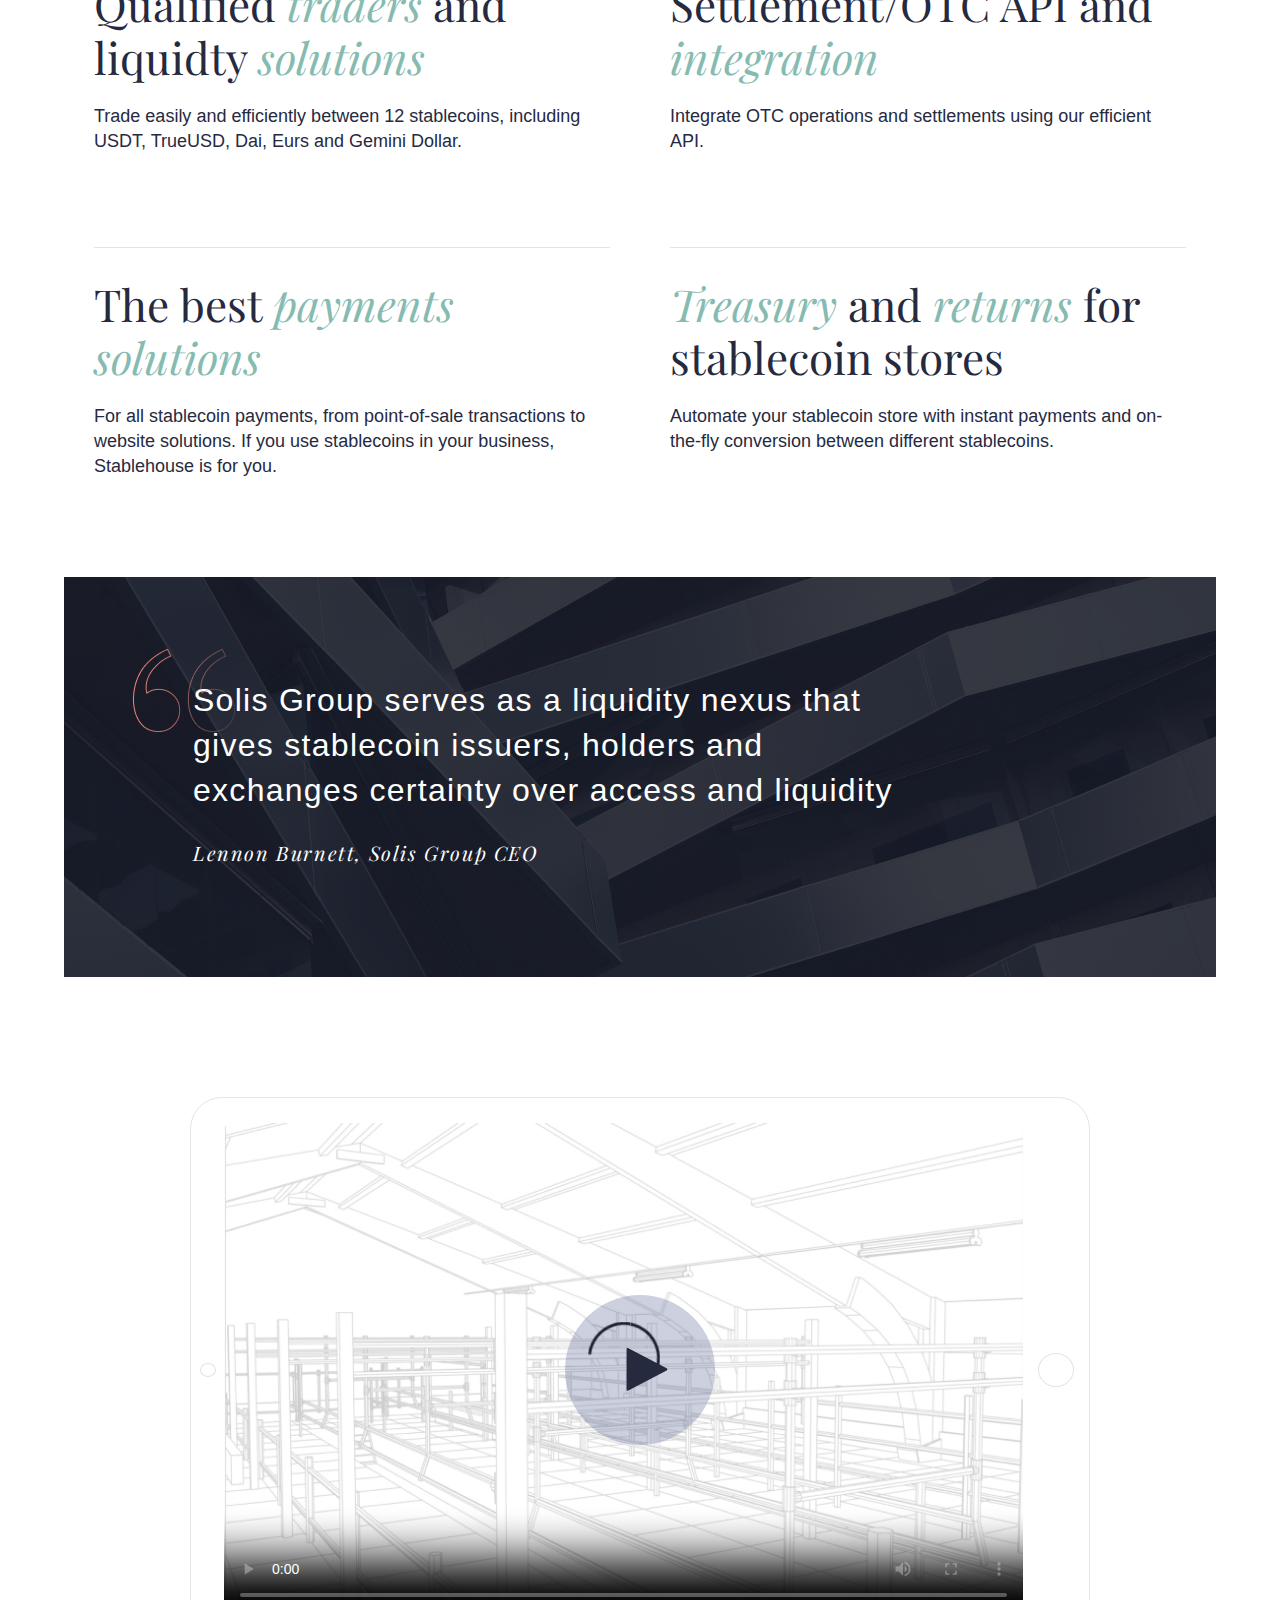
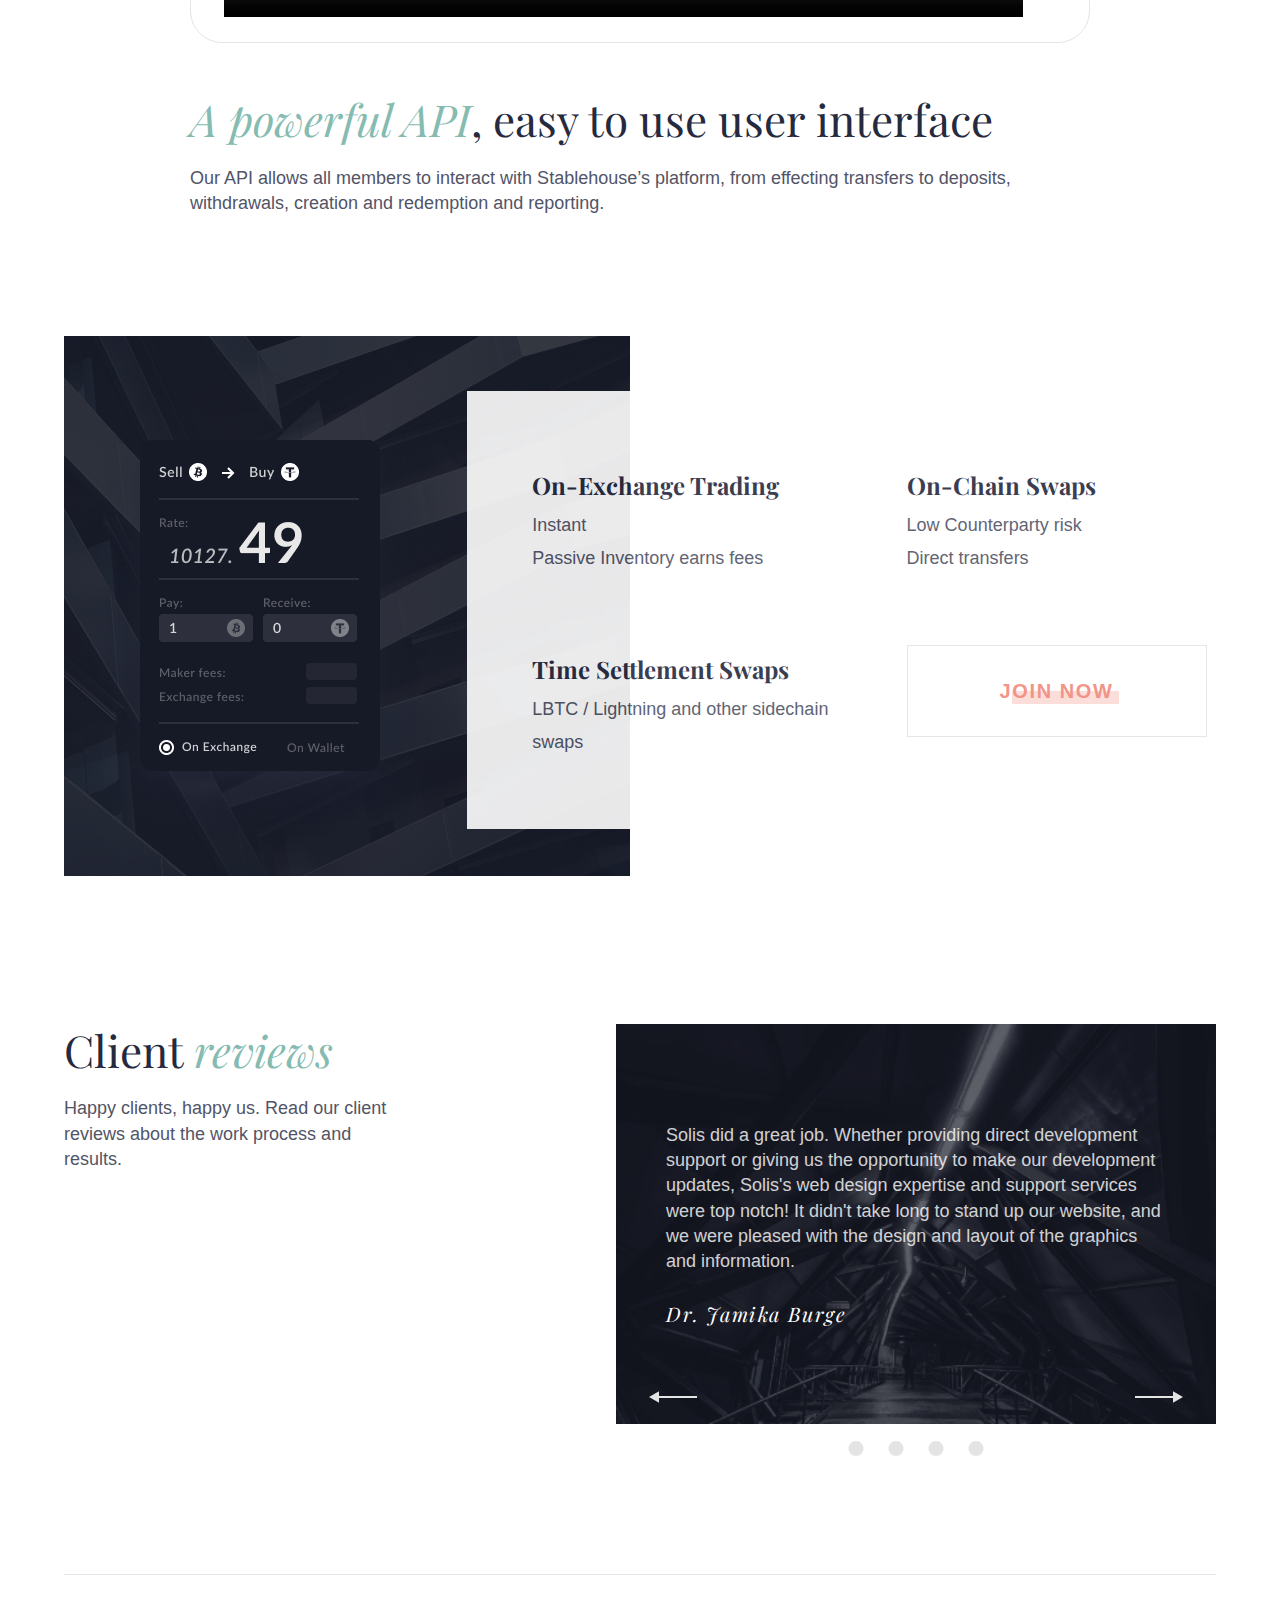
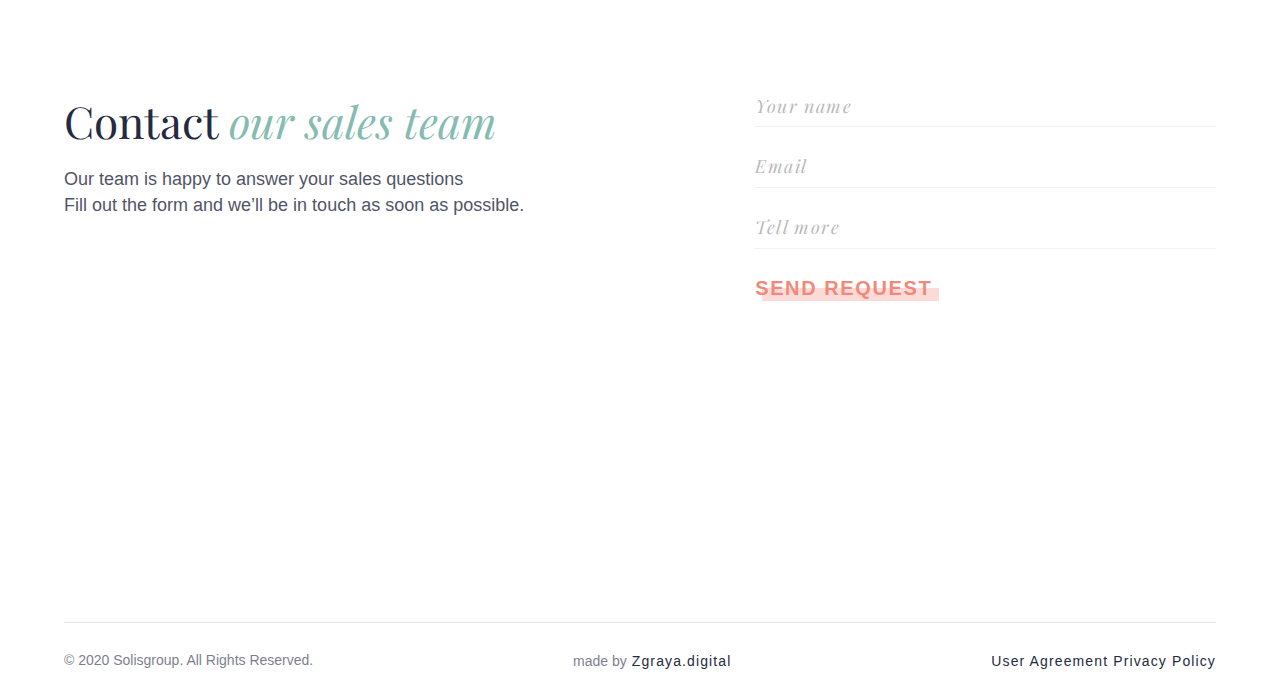
==== commit 4a76e161: "add responsive menu" ====
--- a/index.html
+++ b/index.html
@@ -37,16 +37,15 @@
                         <a href="" class="menu__link">Resources</a>
                     </li>
                 </ul>
-                <div class="theme-switch">
-                <input type="checkbox" id="theme-checkbox" class="theme-switch__checkbox">
-                <label for="theme-checkbox" class="theme-switch__img"></label>
-                </div>
+                <a href="" class="mode">
+                    <img class="mode__img" src="./img/svg/icon-moon.svg" alt="">
+                </a>
             </div>
         </nav>
         <section class="banner">
             <div class="wrapper">
                 <div class="banner__container">
-                    <h1 class="banner__title title">A peer-to-peer stablecoin <span class="title_colored">clearinghouse</span> for the new economy</h1>
+                    <h1 class="banner__title">A peer-to-peer stablecoin <span class="title_colored">clearinghouse</span> for the new economy</h1>
                     <p class="banner__text text">We are bringing real solutions to the   payments world by leveraging public blockchains.</p>
                     <button class="banner__btn button">Join now</button>
                 </div>
--- a/css/main.css
+++ b/css/main.css
@@ -129,6 +129,7 @@
 
 .logo {
   height: 32px;
+  margin-right: 20%;
 }
 
 .menu {
@@ -139,9 +140,9 @@
   display: -webkit-box;
   display: -ms-flexbox;
   display: flex;
-  -webkit-box-pack: end;
-      -ms-flex-pack: end;
-          justify-content: flex-end;
+  -webkit-box-pack: space-evenly;
+      -ms-flex-pack: space-evenly;
+          justify-content: space-evenly;
   -webkit-box-orient: horizontal;
   -webkit-box-direction: normal;
       -ms-flex-direction: row;
@@ -154,7 +155,6 @@
 }
 
 .menu__item {
-  margin: 0 30px;
   font-size: 14px;
   line-height: 1.7;
   letter-spacing: 0.08em;
@@ -166,6 +166,16 @@
 
 .menu__link {
   color: inherit;
+}
+
+.mode {
+  display: inline-block;
+  padding: 7px;
+  background: #262A3F;
+  opacity: 0.3;
+  border-radius: 1px;
+  height: 32px;
+  width: 32px;
 }
 
 .banner {
@@ -200,6 +210,7 @@
 
 .banner__title {
   margin-bottom: 25px;
+  font-size: 44px;
 }
 
 .banner__text {
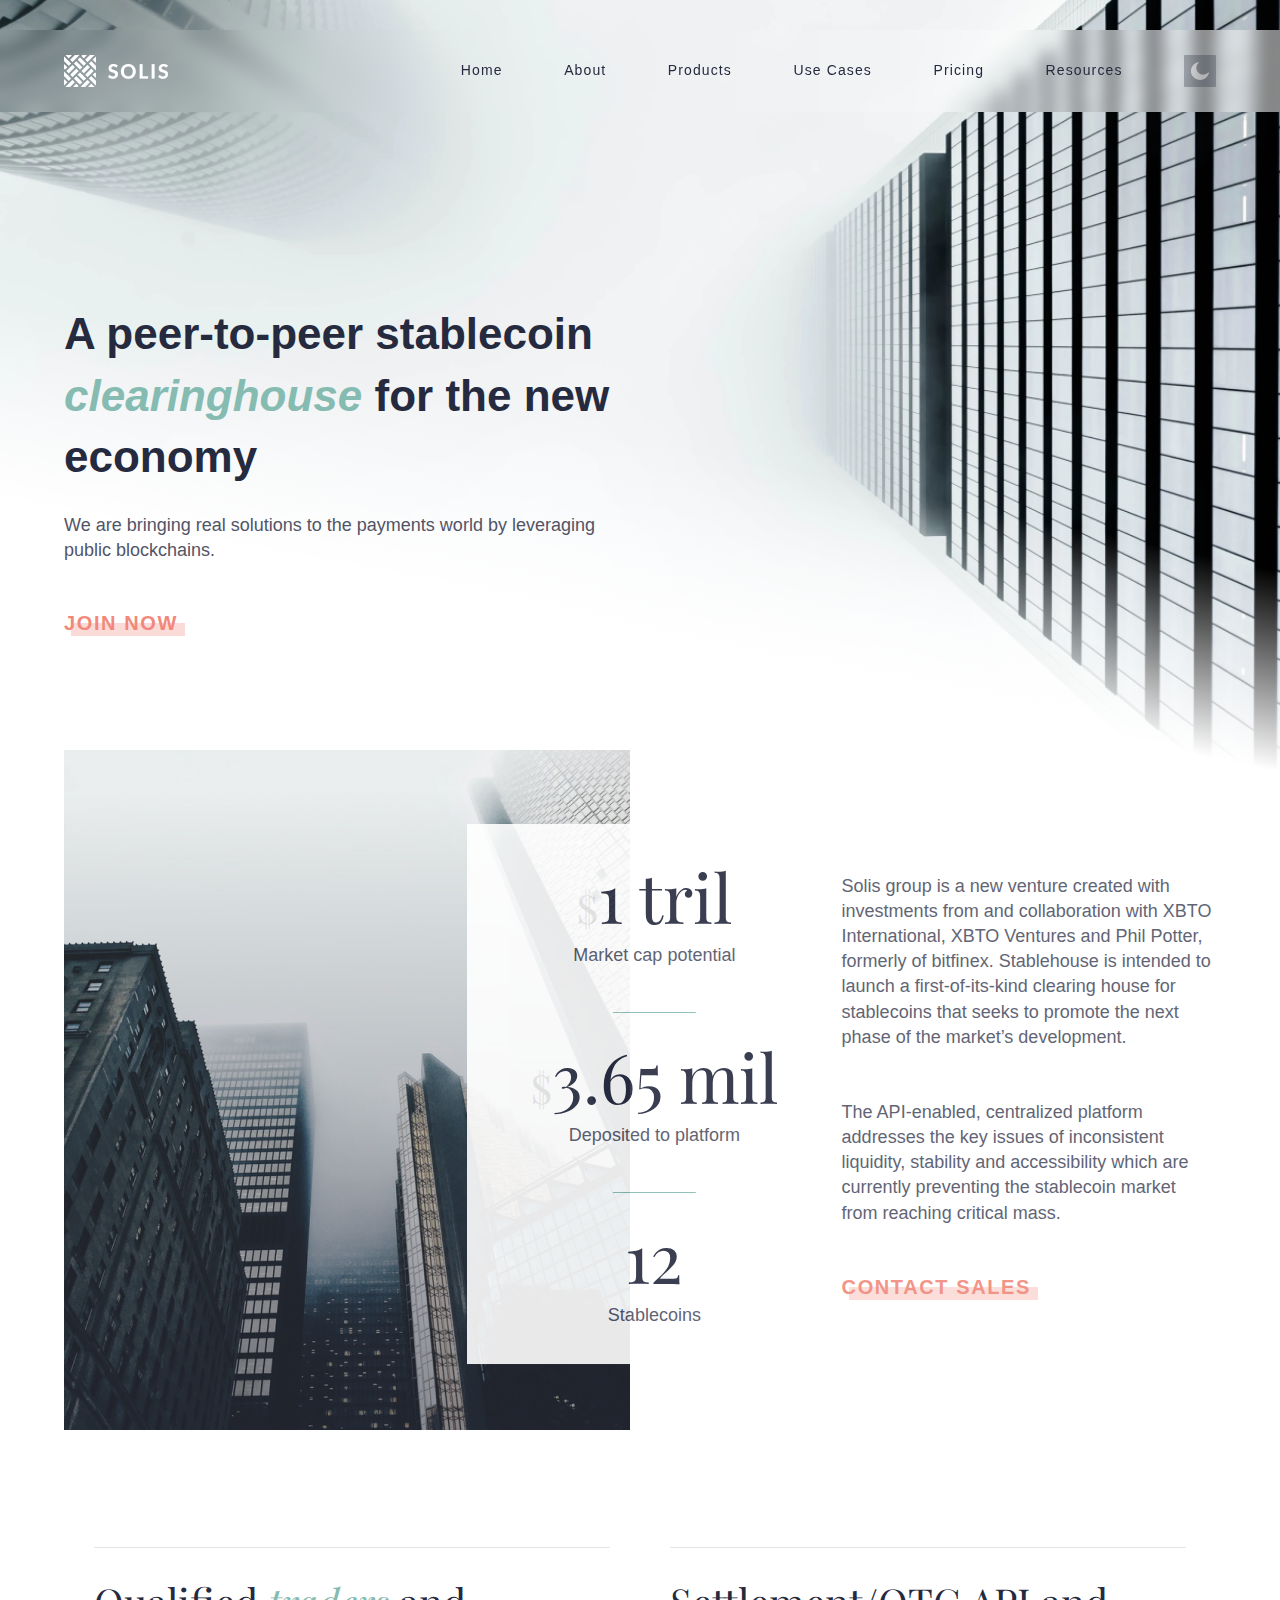
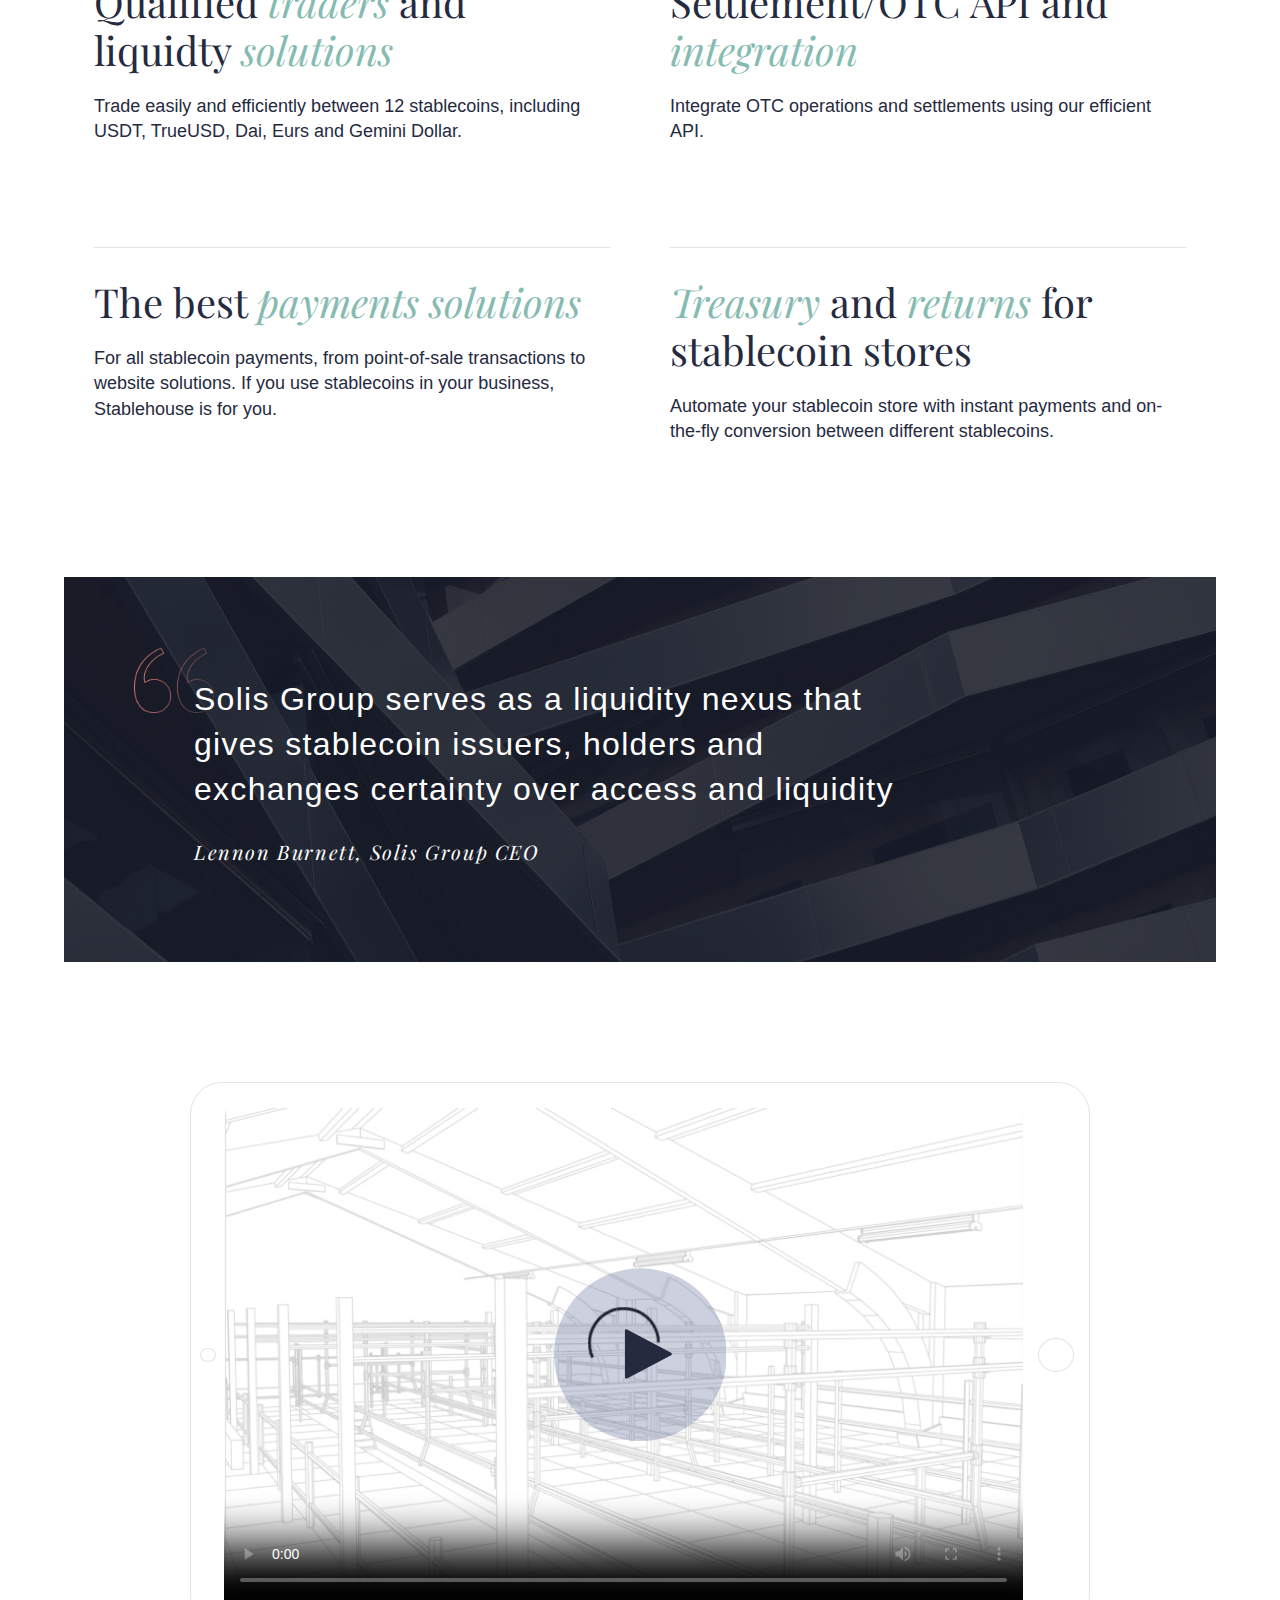
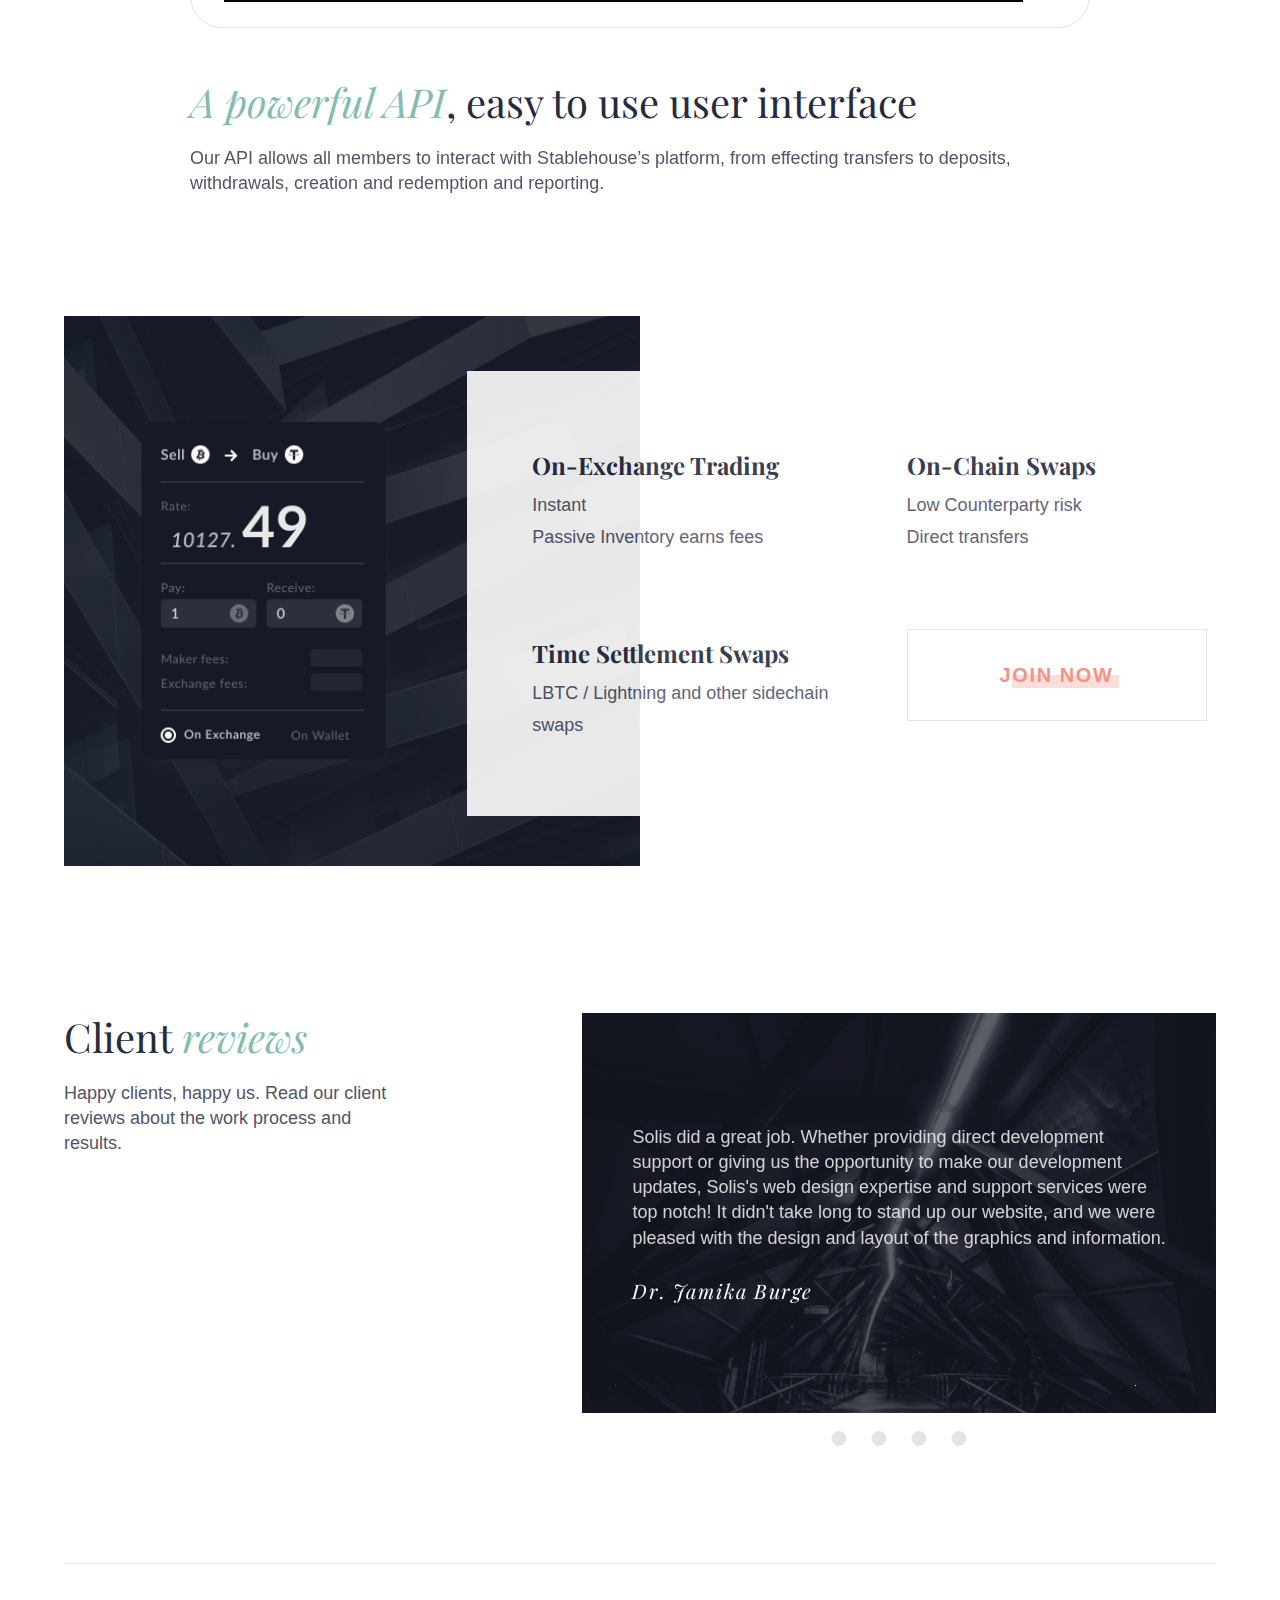
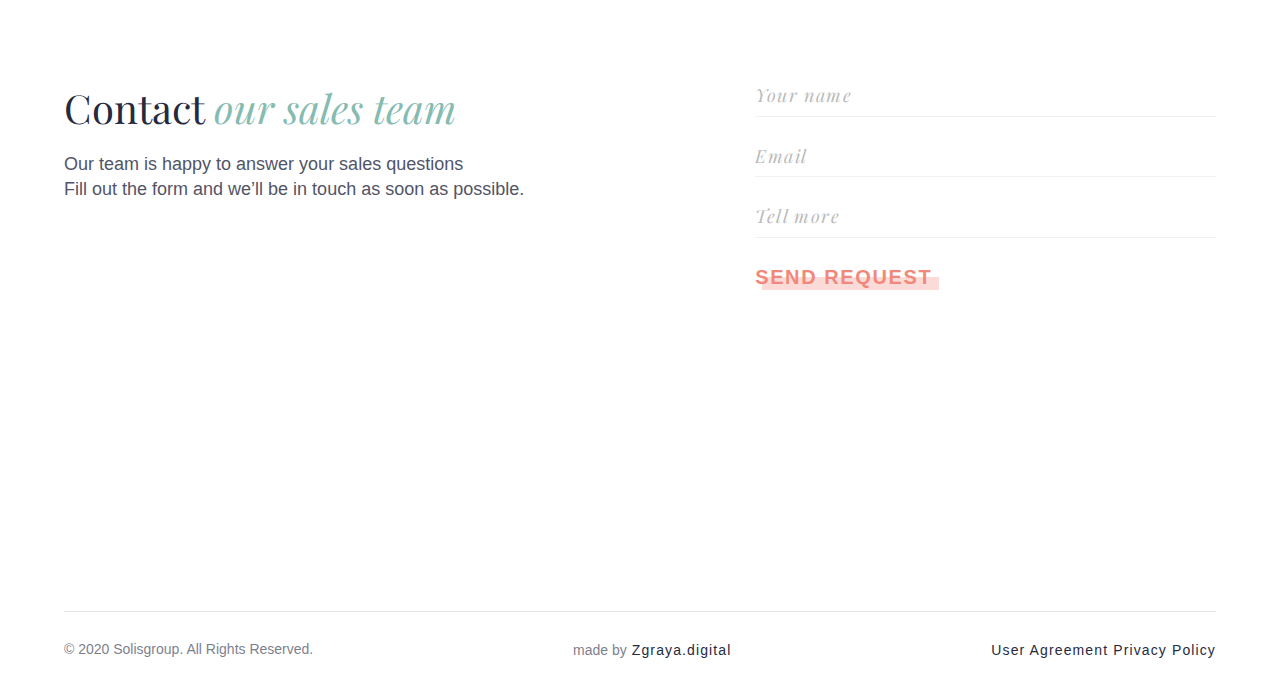
==== commit 6bed8944: "fix responsive main" ====
--- a/index.html
+++ b/index.html
@@ -152,7 +152,7 @@
                     <h2 class="reviews__title title">Client <span class="title_colored">reviews</span></h2>
                     <p class="text">Happy clients, happy us. Read our client reviews about the work process and results.</p>
                 </div>
-                <div class="rewiews__slider-container">
+                <div class="reviews__slider-container">
                     <div class="slider">
                         <div class="slides">
                         <div id="slides__1" class="slide">
--- a/css/main.css
+++ b/css/main.css
@@ -30,12 +30,25 @@
 html,
 body {
   font-family: "Lato", sans-serif;
-  font-size: 18px;
   line-height: 1.4;
   color: #262A3F;
   font-weight: 300;
 }
 
+@media screen and (max-width: 768px) {
+  html,
+  body {
+    font-size: calc(14px + 6.8 * ((100vw - 320px) / 1280));
+  }
+}
+
+@media screen and (min-width: 768px) {
+  html,
+  body {
+    font-size: calc(14px + 4 * (100vw / 1280));
+  }
+}
+
 a {
   text-decoration: none;
 }
@@ -43,15 +56,26 @@
 img {
   -o-object-fit: cover;
      object-fit: cover;
-  width: auto;
-  height: 100%;
+  width: 100%;
+  height: auto;
 }
 
 .title {
   font-family: "Playfair Display", serif;
-  font-size: 44px;
   line-height: 1.2;
   font-weight: 400;
+}
+
+@media screen and (max-width: 768px) {
+  .title {
+    font-size: calc(22px + 30.6 * ((100vw - 320px) / 1280));
+  }
+}
+
+@media screen and (min-width: 768px) {
+  .title {
+    font-size: calc(22px + 18 * (100vw / 1280));
+  }
 }
 
 .title_colored {
@@ -71,6 +95,7 @@
   width: 90%;
   max-width: 1160px;
   margin: 0 auto;
+  position: relative;
 }
 
 .header {
@@ -176,12 +201,14 @@
   border-radius: 1px;
   height: 32px;
   width: 32px;
+  position: relative;
 }
 
 .banner {
   -webkit-box-flex: 1;
       -ms-flex-positive: 1;
           flex-grow: 1;
+  z-index: 0;
 }
 
 .banner > .wrapper {
@@ -210,7 +237,18 @@
 
 .banner__title {
   margin-bottom: 25px;
-  font-size: 44px;
+}
+
+@media screen and (max-width: 768px) {
+  .banner__title {
+    font-size: calc(24px + 34 * ((100vw - 320px) / 1280));
+  }
+}
+
+@media screen and (min-width: 768px) {
+  .banner__title {
+    font-size: calc(24px + 20 * (100vw / 1280));
+  }
 }
 
 .banner__text {
@@ -224,7 +262,6 @@
   color: #F1897B;
   text-transform: uppercase;
   font-weight: bold;
-  font-size: 20px;
   line-height: 1;
   letter-spacing: 0.08em;
   position: relative;
@@ -235,6 +272,18 @@
   background: none;
   -webkit-transition: all 0.3s;
   transition: all 0.3s;
+}
+
+@media screen and (max-width: 768px) {
+  .button {
+    font-size: calc(12px + 13.6 * ((100vw - 320px) / 1280));
+  }
+}
+
+@media screen and (min-width: 768px) {
+  .button {
+    font-size: calc(12px + 8 * (100vw / 1280));
+  }
 }
 
 .button::after {
@@ -263,23 +312,33 @@
   margin-bottom: 140px;
 }
 
+.about__img {
+  width: 100%;
+  max-width: 566px;
+}
+
 .about__container {
   background: #fff;
   opacity: 0.9;
   position: absolute;
   right: 0;
-  top: 55px;
+  top: 50%;
+  -webkit-transform: translateY(-50%);
+          transform: translateY(-50%);
   width: 65%;
   display: -webkit-box;
   display: -ms-flexbox;
   display: flex;
-  height: 80%;
 }
 
 .about__statistic {
   -webkit-box-flex: 0;
       -ms-flex: 0 0 50%;
           flex: 0 0 50%;
+}
+
+.about__info {
+  padding-bottom: 30px;
 }
 
 .about__text {
@@ -325,16 +384,38 @@
 
 .statistic__data {
   font-family: "Playfair Display", serif;
-  font-size: 68px;
   line-height: 1.1;
   margin-bottom: 10px;
 }
 
+@media screen and (max-width: 768px) {
+  .statistic__data {
+    font-size: calc(32px + 61.2 * ((100vw - 320px) / 1280));
+  }
+}
+
+@media screen and (min-width: 768px) {
+  .statistic__data {
+    font-size: calc(32px + 36 * (100vw / 1280));
+  }
+}
+
 .statistic__data_usd::before {
   content: '\0024';
-  font-size: 40px;
   line-height: 1;
   color: #E4E4E4;
+}
+
+@media screen and (max-width: 768px) {
+  .statistic__data_usd::before {
+    font-size: calc(22px + 30.6 * ((100vw - 320px) / 1280));
+  }
+}
+
+@media screen and (min-width: 768px) {
+  .statistic__data_usd::before {
+    font-size: calc(22px + 18 * (100vw / 1280));
+  }
 }
 
 .pros {
@@ -379,14 +460,13 @@
 }
 
 .quote {
-  background-image: url("../img/quote-background.png");
-  min-height: 400px;
+  background: url("../img/quote-background.png") no-repeat;
+  background-size: cover;
   color: #FFFFFF;
-  padding: 101px 0 101px 129px;
+  padding: 100px 0 100px 130px;
 }
 
 .quote__text {
-  font-size: 32px;
   line-height: 1.4;
   letter-spacing: 0.04em;
   width: 70%;
@@ -394,8 +474,25 @@
   position: relative;
 }
 
+@media screen and (max-width: 768px) {
+  .quote__text {
+    font-size: calc(18px + 23.8 * ((100vw - 320px) / 1280));
+  }
+}
+
+@media screen and (min-width: 768px) {
+  .quote__text {
+    font-size: calc(18px + 14 * (100vw / 1280));
+  }
+}
+
 .quote__text::before {
-  content: url("../img/quote-icon.png");
+  content: '';
+  display: block;
+  background: url("../img/quote-icon.png") no-repeat;
+  background-size: contain;
+  width: 80px;
+  height: 100px;
   position: absolute;
   top: -30px;
   left: -60px;
@@ -403,10 +500,21 @@
 
 .quote__author {
   font-family: "Playfair Display", serif;
-  font-size: 20px;
   line-height: 1;
   letter-spacing: 0.08em;
   font-style: italic;
+}
+
+@media screen and (max-width: 768px) {
+  .quote__author {
+    font-size: calc(15px + 8.5 * ((100vw - 320px) / 1280));
+  }
+}
+
+@media screen and (min-width: 768px) {
+  .quote__author {
+    font-size: calc(15px + 5 * (100vw / 1280));
+  }
 }
 
 .video {
@@ -469,6 +577,8 @@
 .player__controls {
   position: absolute;
   cursor: pointer;
+  width: 15%;
+  height: 100%;
 }
 
 .player__controls :hover {
@@ -478,6 +588,10 @@
 .feature {
   position: relative;
   margin-bottom: 140px;
+}
+
+.feature__img {
+  width: 50%;
 }
 
 .feature__container {
@@ -554,8 +668,8 @@
   -webkit-box-align: normal;
       -ms-flex-align: normal;
           align-items: normal;
-  -ms-flex-wrap: nowrap;
-      flex-wrap: nowrap;
+  -ms-flex-wrap: wrap;
+      flex-wrap: wrap;
   margin-bottom: 150px;
 }
 
@@ -586,6 +700,7 @@
   -ms-flex-wrap: nowrap;
       flex-wrap: nowrap;
   height: 100%;
+  width: 55%;
 }
 
 .slides {
@@ -600,7 +715,7 @@
 }
 
 .slider {
-  width: 600px;
+  width: 100%;
   height: 400px;
   border-radius: 20px;
   position: relative;
@@ -797,10 +912,17 @@
 }
 
 @media screen and (max-width: 768px) {
+  .wrapper {
+    width: 100%;
+    padding: 0 15px;
+  }
+  .header {
+    height: 100vh;
+  }
   .menu {
     position: absolute;
-    top: 82px;
-    right: -100%;
+    top: 57px;
+    left: -100%;
     -webkit-box-orient: vertical;
     -webkit-box-direction: normal;
         -ms-flex-direction: column;
@@ -816,17 +938,21 @@
   }
   .menu__item {
     width: 100%;
+    height: 60px;
     padding: 10px 30px;
     background: inherit;
+    z-index: 2;
   }
   .nav__burger-img {
     display: inline-block;
     position: absolute;
     top: 50%;
-    right: 5px;
-    background: #000;
+    -webkit-transform: translateY(-50%);
+            transform: translateY(-50%);
+    right: 15px;
+    background: #8a8e96;
     width: 25px;
-    height: 2px;
+    height: 4px;
     -webkit-transition: 0.5s;
     transition: 0.5s;
   }
@@ -836,14 +962,14 @@
     top: 7px;
     display: inline-block;
     width: 100%;
-    height: 2px;
-    background: #000;
+    height: 4px;
+    background: #8a8e96;
   }
   .nav__burger-img::after {
     top: -7px;
   }
   .nav__burger:checked ~ .menu {
-    right: 0;
+    left: 0;
   }
   .nav__burger:checked ~ .nav__burger-img {
     -webkit-transform: rotate(45deg);
@@ -857,5 +983,61 @@
             transform: rotate(90deg);
     top: 0;
   }
+  .mode {
+    right: 40px;
+  }
+  .banner__container {
+    width: 75%;
+  }
+  .main {
+    top: 0;
+  }
+  .about__img {
+    visibility: hidden;
+  }
+  .about__container {
+    width: 100%;
+    -webkit-box-orient: vertical;
+    -webkit-box-direction: normal;
+        -ms-flex-direction: column;
+            flex-direction: column;
+  }
+  .quote {
+    padding: 50px;
+  }
+  .quote__text {
+    width: 100%;
+  }
+  .quote__text::before {
+    width: 62px;
+    height: 70px;
+    top: -18px;
+    left: -32px;
+  }
+}
+
+@media screen and (max-width: 576px) {
+  .wrapper {
+    width: 100%;
+    padding: 0 15px;
+    margin: 0 auto;
+  }
+  .header {
+    background: -webkit-gradient(linear, left top, left bottom, from(#949d9d), color-stop(#fff), to(#fff));
+    background: linear-gradient(#949d9d, #fff, #fff);
+  }
+  .banner__container {
+    width: 100%;
+  }
+  .pros {
+    -webkit-box-pack: center;
+        -ms-flex-pack: center;
+            justify-content: center;
+  }
+  .pros__item {
+    -ms-flex-preferred-size: 80%;
+        flex-basis: 80%;
+    min-height: 200px;
+  }
 }
 /*# sourceMappingURL=main.css.map */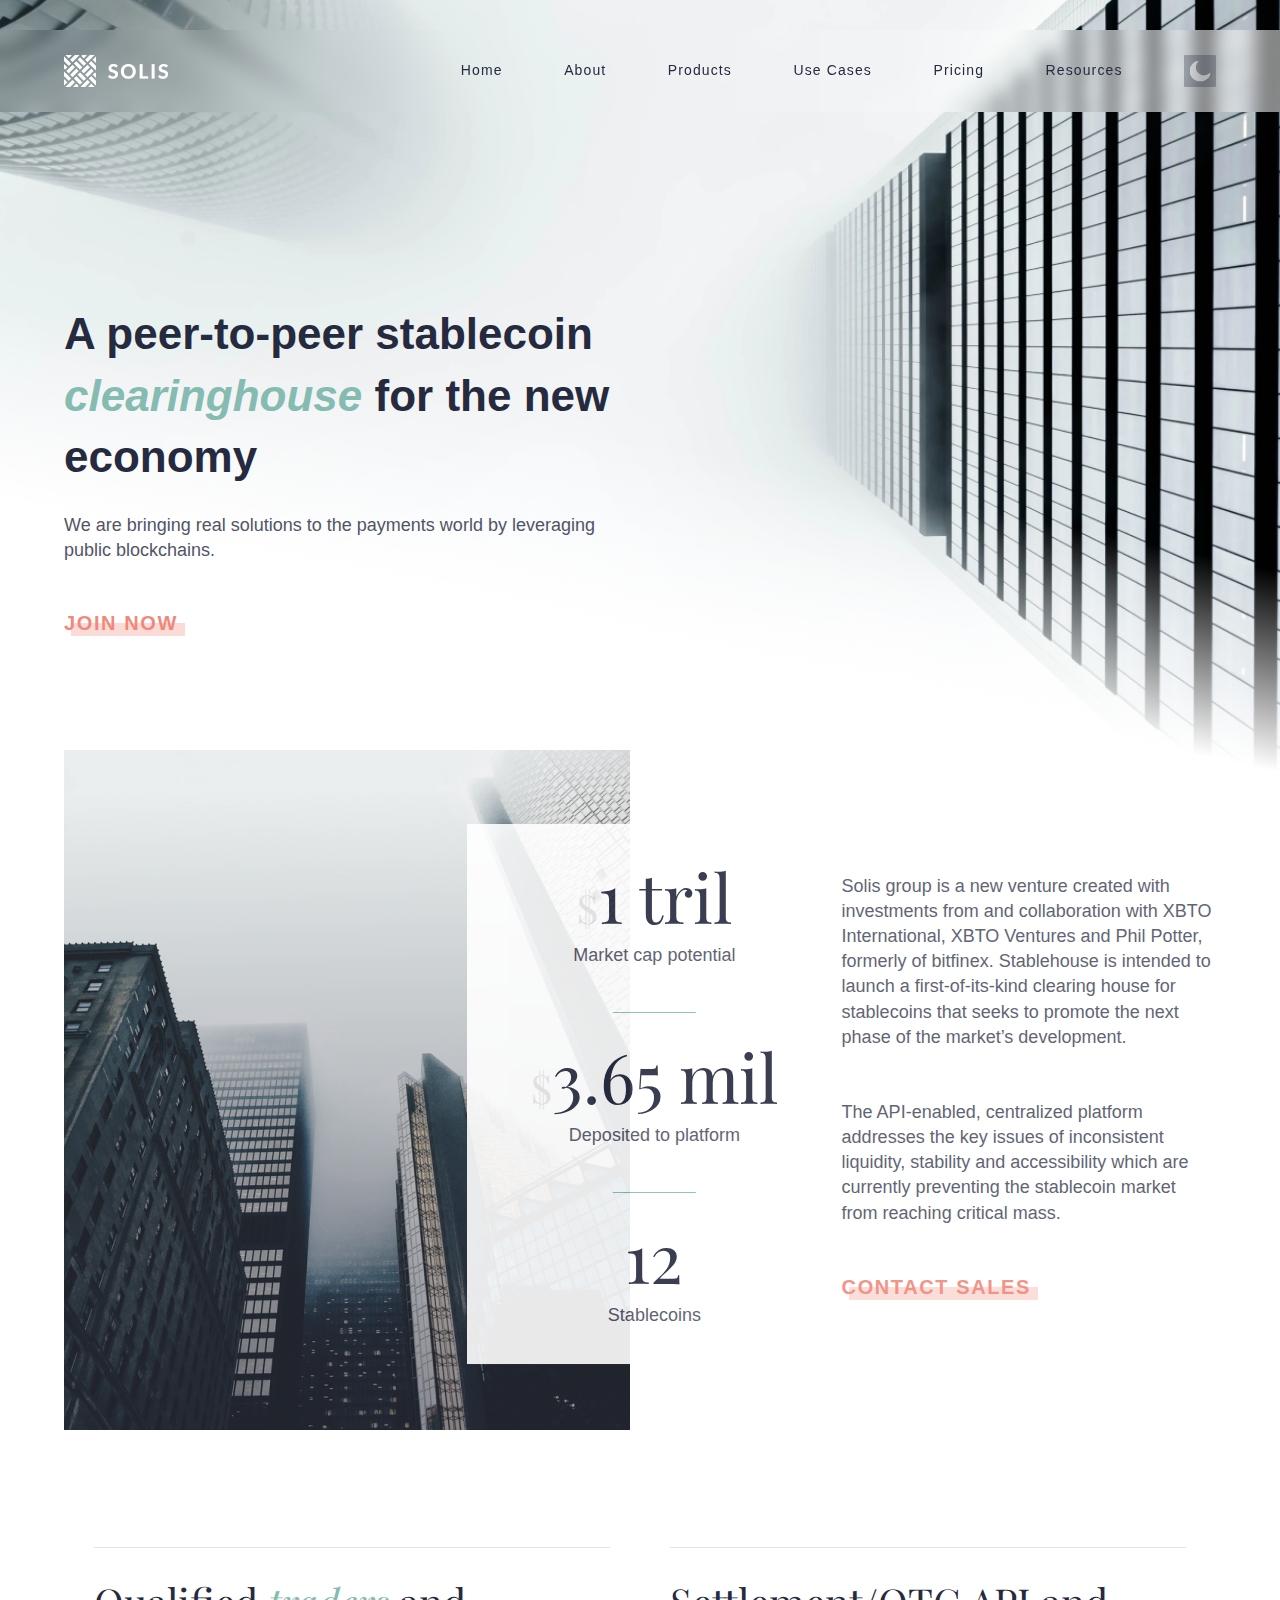
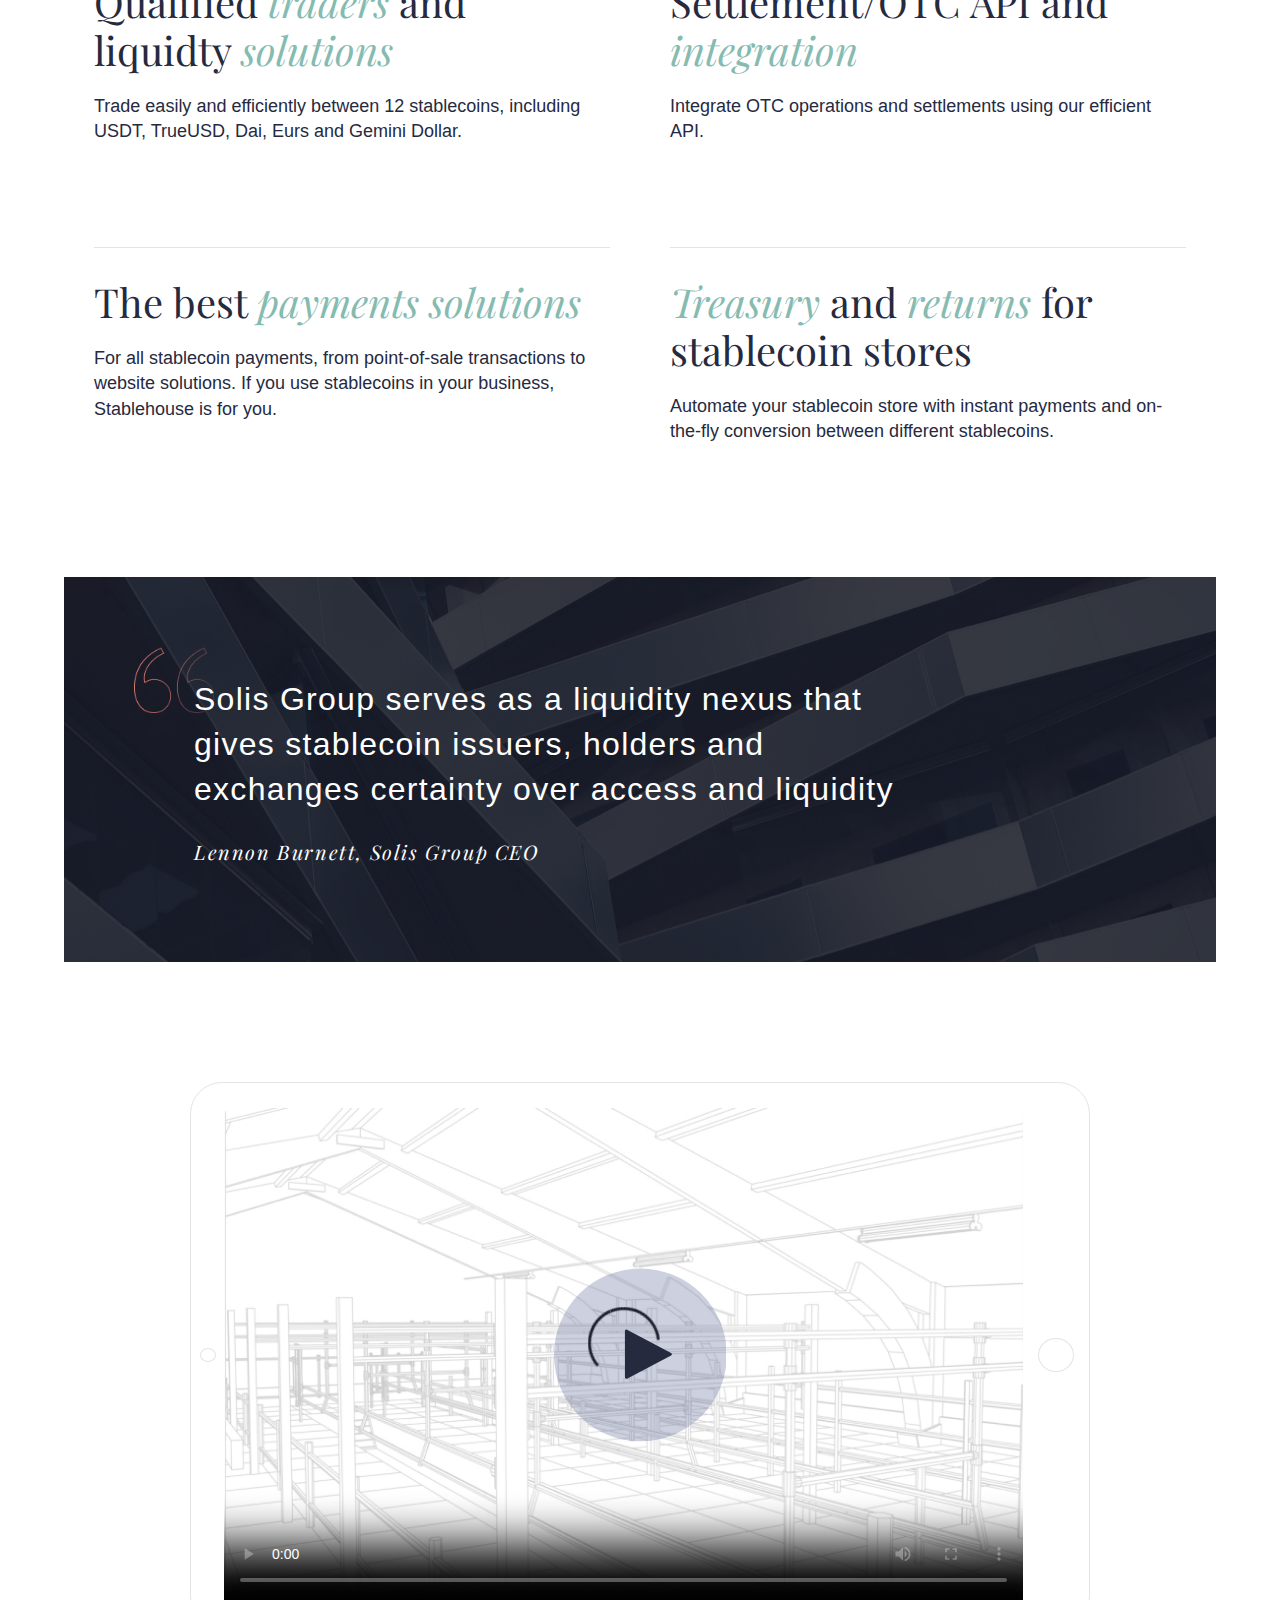
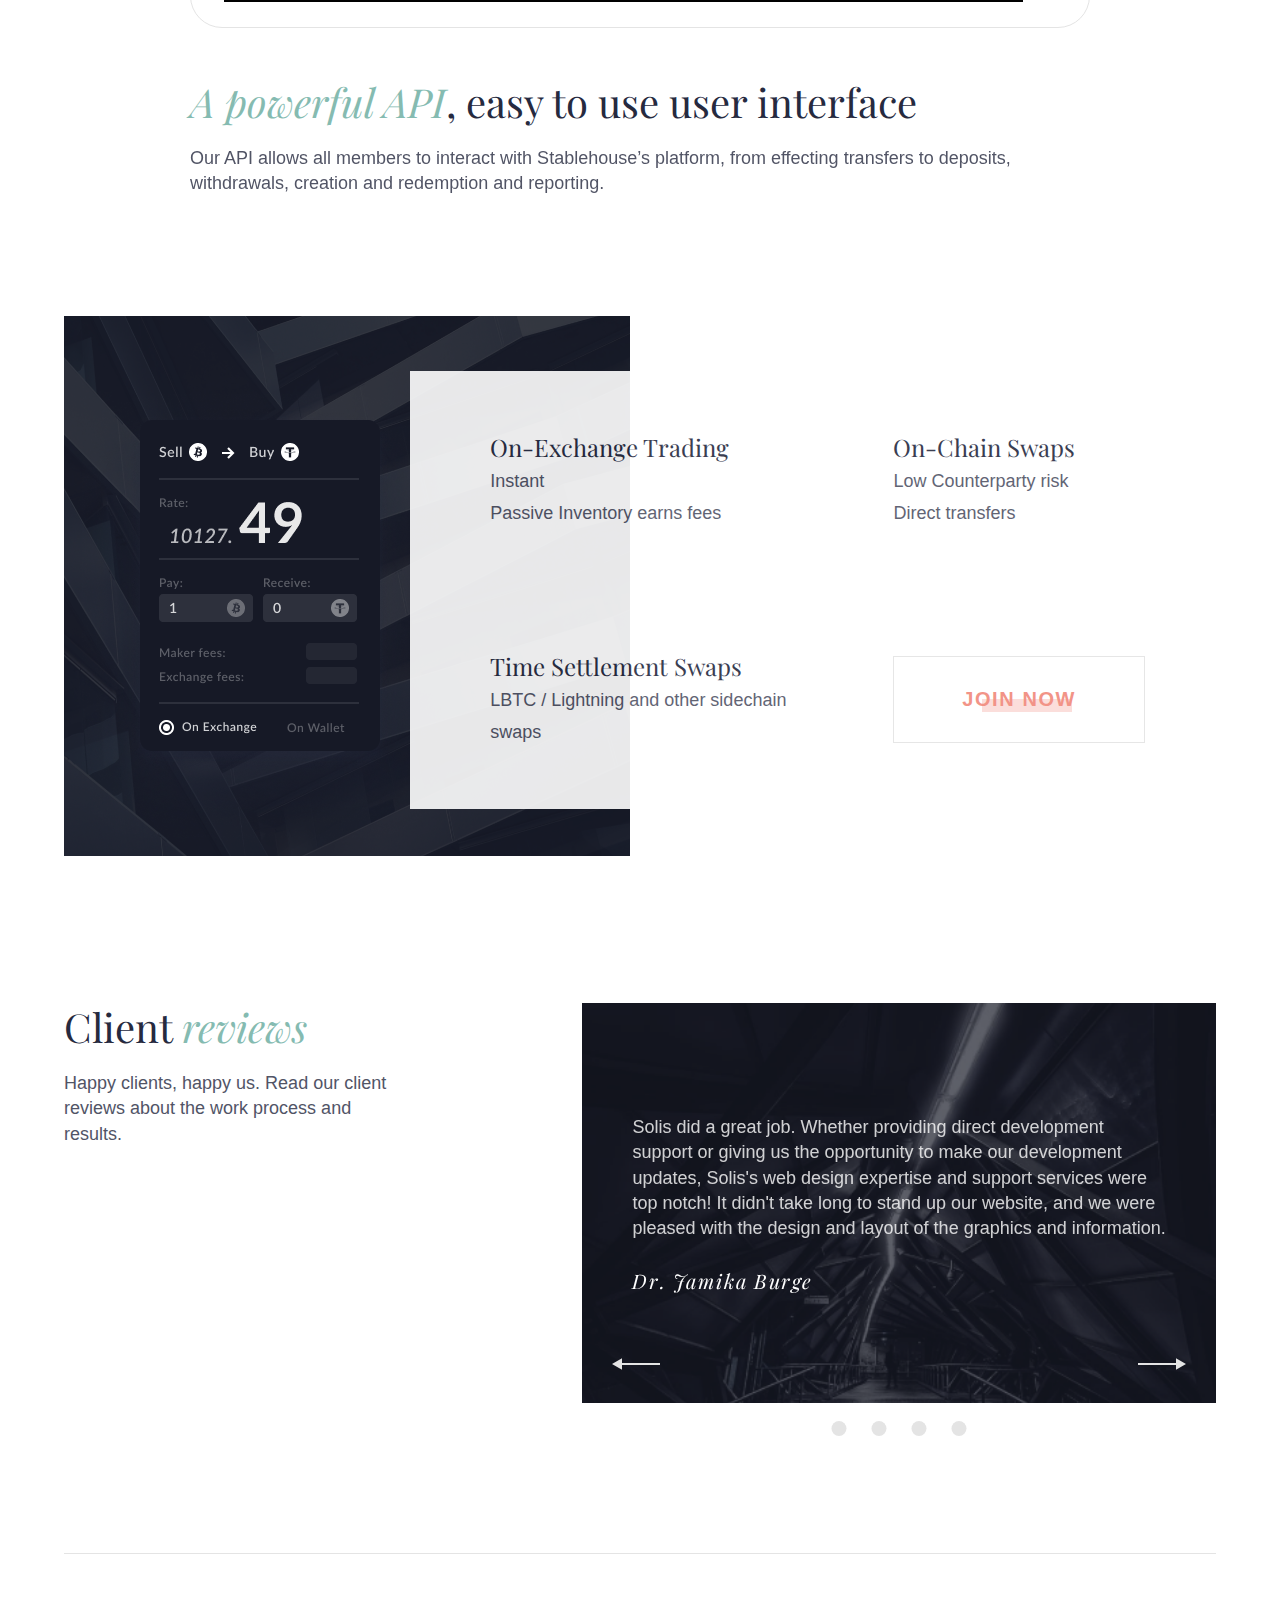
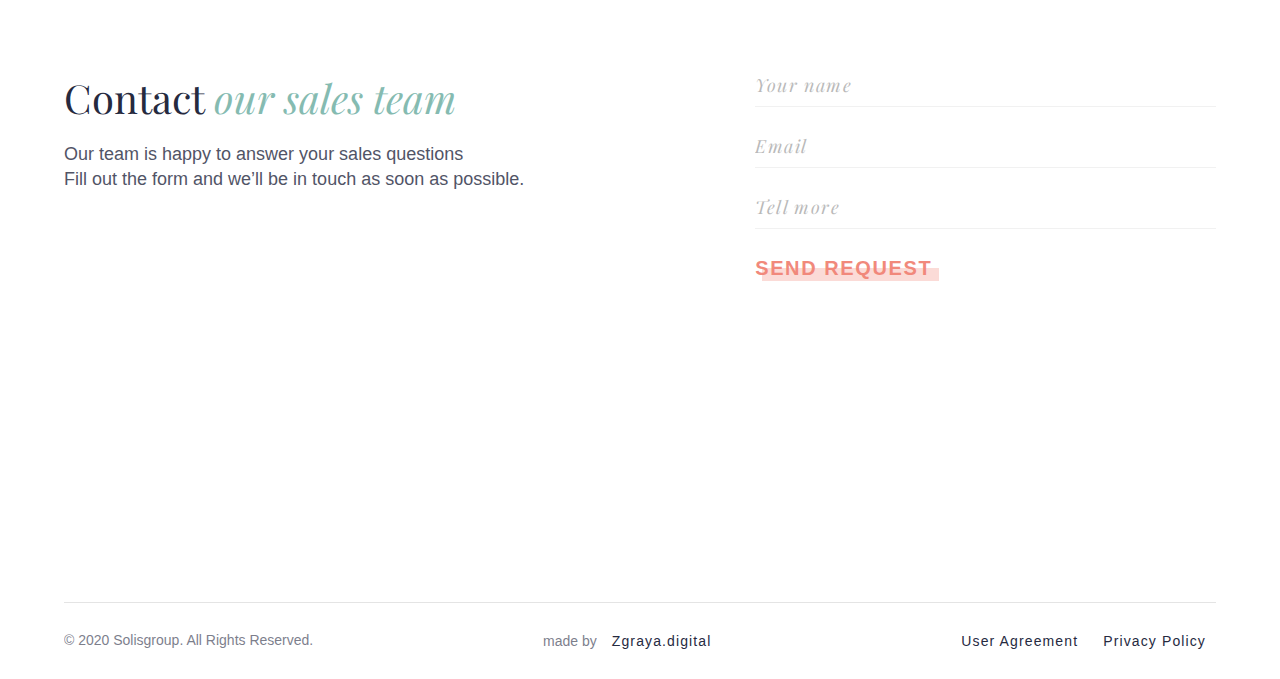
==== commit 9e12b479: "fixed adaptive" ====
--- a/index.html
+++ b/index.html
@@ -37,7 +37,7 @@
                         <a href="" class="menu__link">Resources</a>
                     </li>
                 </ul>
-                <a href="" class="mode">
+                <a href="./index-dark.html" class="mode">
                     <img class="mode__img" src="./img/svg/icon-moon.svg" alt="">
                 </a>
             </div>
@@ -107,7 +107,7 @@
             <section class="video">
                 <div class="video__wrapper">
                     <div class="player">
-                        <video class="player__media" src="./video/video.mp4" poster="./img/video_poster.jpg" controls></video>
+                        <video class="player__media" src="./video/video.mp4" poster="./img/video_poster.png" controls></video>
                         <svg class="player__controls">
                             <use xlink:href="./img/svg/icons-sprite.svg#play"></use>
                         </svg>
@@ -119,7 +119,11 @@
             </section>
             <section class="feature">
                 <div class="feature__img">
-                    <img src="./img/features-background-image.png" alt="">
+                    <picture>
+                        <source media="(max-width: 768px)" srcset="./img/feature_img-mob.png">
+                        <source media="(min-width: 769px)" srcset="./img/features-background-image.png">
+                        <img src="elva-800w.jpg" alt="Chris standing up holding his daughter Elva">
+                    </picture>
                 </div>
                 <div class="feature__container">
                     <div class="feature__item">
@@ -161,12 +165,12 @@
                                 <p class="slide__author">Dr. Jamika Burge</p>
                             </div>
                             <a class="slide__controls_prev slide__controls" href="#slides__4" title="Next">
-                                <svg class="player__controls">
+                                <svg>
                                     <use xlink:href="./img/svg/icons-sprite.svg#arrow_left"></use>
                                 </svg>
                             </a>
                             <a class="slide__controls_next slide__controls" href="#slides__2" title="Next">
-                                <svg class="player__controls">
+                                <svg>
                                     <use xlink:href="./img/svg/icons-sprite.svg#arrow_right"></use>
                                 </svg>
                             </a>
@@ -177,12 +181,12 @@
                                 <p class="slide__author">Evie-Rose Prosse</p>
                             </div>
                             <a class="slide__controls_prev slide__controls" href="#slides__1"  title="Prev">
-                                <svg class="player__controls">
+                                <svg>
                                     <use xlink:href="./img/svg/icons-sprite.svg#arrow_left"></use>
                                 </svg>
                             </a>
                             <a class="slide__controls_next slide__controls" href="#slides__3" title="Next">
-                                <svg class="player__controls">
+                                <svg>
                                     <use xlink:href="./img/svg/icons-sprite.svg#arrow_right"></use>
                                 </svg>
                             </a>
@@ -193,12 +197,12 @@
                                 <p class="slide__author">Elvis Mooney</p>
                             </div>
                             <a class="slide__controls_prev slide__controls" href="#slides__2" title="Prev">
-                                <svg class="player__controls">
+                                <svg>
                                     <use xlink:href="./img/svg/icons-sprite.svg#arrow_left"></use>
                                 </svg>
                             </a>
                             <a class="slide__controls_next slide__controls" href="#slides__4" title="Next">
-                                <svg class="player__controls">
+                                <svg>
                                     <use xlink:href="./img/svg/icons-sprite.svg#arrow_right"></use>
                                 </svg>
                             </a>
@@ -209,12 +213,12 @@
                                 <p class="slide__author">Taha Mccartney</p>
                             </div>
                             <a class="slide__controls_prev slide__controls" href="#slides__3" title="Prev">
-                                <svg class="player__controls">
+                                <svg>
                                     <use xlink:href="./img/svg/icons-sprite.svg#arrow_left"></use>
                                 </svg>
                             </a>
                             <a class="slide__controls_next slide__controls" href="#slides__1" title="Prev">
-                                <svg class="player__controls">
+                                <svg>
                                     <use xlink:href="./img/svg/icons-sprite.svg#arrow_right"></use>
                                 </svg>
                             </a>
@@ -237,7 +241,7 @@
                         <p class="text">Fill out the form and we’ll be in touch as soon as possible.</p>
                     </div>
                     <div class="contact__form">
-                        <form class="form" action="">
+                        <form class="form" action="#" method="get">
                             <input class="form__item" type="text" placeholder="Your name">
                             <input class="form__item" type="email" placeholder="Email">
                             <input class="form__item" type="text" placeholder="Tell more">
--- a/css/main.css
+++ b/css/main.css
@@ -128,6 +128,7 @@
   -webkit-backdrop-filter: blur(9px);
           backdrop-filter: blur(9px);
   padding: 25px 0;
+  z-index: 2;
 }
 
 .nav > .wrapper {
@@ -186,7 +187,7 @@
 }
 
 .menu__item :hover {
-  color: #fff;
+  color: #F1897B;
 }
 
 .menu__link {
@@ -195,13 +196,21 @@
 
 .mode {
   display: inline-block;
-  padding: 7px;
   background: #262A3F;
   opacity: 0.3;
   border-radius: 1px;
   height: 32px;
   width: 32px;
   position: relative;
+}
+
+.mode__img {
+  width: 65%;
+  position: relative;
+  top: 50%;
+  left: 50%;
+  -webkit-transform: translate(-50%, -50%);
+          transform: translate(-50%, -50%);
 }
 
 .banner {
@@ -579,6 +588,7 @@
   cursor: pointer;
   width: 15%;
   height: 100%;
+  fill: #262A3F;
 }
 
 .player__controls :hover {
@@ -591,7 +601,8 @@
 }
 
 .feature__img {
-  width: 50%;
+  width: 100%;
+  max-width: 566px;
 }
 
 .feature__container {
@@ -605,18 +616,19 @@
   -webkit-box-direction: normal;
       -ms-flex-direction: row;
           flex-direction: row;
-  -webkit-box-align: normal;
-      -ms-flex-align: normal;
-          align-items: normal;
+  -webkit-box-align: center;
+      -ms-flex-align: center;
+          align-items: center;
   -ms-flex-wrap: wrap;
       flex-wrap: wrap;
-  padding-top: 70px;
+  -ms-flex-line-pack: distribute;
+      align-content: space-around;
   background: #fff;
   opacity: 0.9;
   position: absolute;
   right: 0;
   top: 55px;
-  width: 65%;
+  width: 70%;
   height: 80%;
 }
 
@@ -624,13 +636,25 @@
   -webkit-box-flex: 0;
       -ms-flex: 0 0 50%;
           flex: 0 0 50%;
-  padding-left: 65px;
+  padding-left: 10%;
 }
 
 .feature__title {
   font-family: "Playfair Display", serif;
-  font-size: 24px;
-  line-height: 2;
+  line-height: 1.4;
+  font-weight: 400;
+}
+
+@media screen and (max-width: 768px) {
+  .feature__title {
+    font-size: calc(16px + 13.6 * ((100vw - 320px) / 1280));
+  }
+}
+
+@media screen and (min-width: 768px) {
+  .feature__title {
+    font-size: calc(16px + 8 * (100vw / 1280));
+  }
 }
 
 .feature__list {
@@ -639,7 +663,7 @@
 }
 
 .feature__button {
-  padding: 35px 92px;
+  padding: 10% 21%;
   border: 1px solid #E4E4E4;
   text-align: center;
 }
@@ -677,6 +701,7 @@
   -webkit-box-flex: 0;
       -ms-flex: 0 0 30%;
           flex: 0 0 30%;
+  margin-bottom: 30px;
 }
 
 .reviews__title {
@@ -776,6 +801,7 @@
           transform: scale(1);
   scroll-snap-align: center;
   padding: 50px;
+  position: relative;
 }
 
 .slide__content {
@@ -796,8 +822,10 @@
 
 .slide__controls {
   position: absolute;
+  height: 15px;
+  width: 48px;
+  display: inline-block;
   bottom: 30px;
-  padding: 3px;
   fill: #E4E4E4;
 }
 
@@ -810,7 +838,7 @@
 }
 
 .slide__controls_next {
-  right: 78px;
+  right: 30px;
 }
 
 #slides__1 {
@@ -849,8 +877,12 @@
   -webkit-box-align: normal;
       -ms-flex-align: normal;
           align-items: normal;
-  -ms-flex-wrap: nowrap;
-      flex-wrap: nowrap;
+  -ms-flex-wrap: wrap;
+      flex-wrap: wrap;
+}
+
+.contact__desc {
+  margin-bottom: 30px;
 }
 
 .contact__title {
@@ -908,7 +940,11 @@
   opacity: 1;
   color: inherit;
   letter-spacing: 0.08em;
-  margin: 0;
+  margin: 10px;
+}
+
+.footer__link:hover {
+  text-decoration: underline;
 }
 
 @media screen and (max-width: 768px) {
@@ -929,8 +965,8 @@
             flex-direction: column;
     -webkit-transition: left 0.5s;
     transition: left 0.5s;
-    background: -webkit-gradient(linear, right top, left top, from(#ffffff80), color-stop(24.1%, #ffffff3e), color-stop(47.19%, #ffffff00)), #ffffff05;
-    background: linear-gradient(270deg, #ffffff80 0%, #ffffff3e 24.1%, #ffffff00 47.19%), #ffffff05;
+    background: -webkit-gradient(linear, left top, left bottom, from(#b3bdbd), color-stop(#fff), to(#fff));
+    background: linear-gradient(#b3bdbd, #fff, #fff);
     -webkit-backdrop-filter: blur(9px);
             backdrop-filter: blur(9px);
     z-index: 2;
@@ -938,10 +974,11 @@
   }
   .menu__item {
     width: 100%;
-    height: 60px;
-    padding: 10px 30px;
-    background: inherit;
+    padding: 35px 30px;
     z-index: 2;
+    -webkit-backdrop-filter: blur(9px);
+            backdrop-filter: blur(9px);
+    font-size: 18px;
   }
   .nav__burger-img {
     display: inline-block;
@@ -1014,6 +1051,48 @@
     top: -18px;
     left: -32px;
   }
+  .feature__img {
+    display: -webkit-box;
+    display: -ms-flexbox;
+    display: flex;
+    -webkit-box-pack: center;
+        -ms-flex-pack: center;
+            justify-content: center;
+    max-width: 100vw;
+  }
+  .feature__container {
+    position: relative;
+    width: 100%;
+    row-gap: 30px;
+  }
+  .reviews {
+    -webkit-box-align: center;
+        -ms-flex-align: center;
+            align-items: center;
+    -webkit-box-orient: vertical;
+    -webkit-box-direction: normal;
+        -ms-flex-direction: column;
+            flex-direction: column;
+    text-align: center;
+  }
+  .reviews__slider-container {
+    width: 90%;
+  }
+  .contact__form {
+    -ms-flex-preferred-size: 100%;
+        flex-basis: 100%;
+  }
+  .footer__wrapper {
+    padding: 30px;
+    -webkit-box-orient: vertical;
+    -webkit-box-direction: normal;
+        -ms-flex-direction: column;
+            flex-direction: column;
+    -webkit-box-align: center;
+        -ms-flex-align: center;
+            align-items: center;
+    row-gap: 10px;
+  }
 }
 
 @media screen and (max-width: 576px) {
@@ -1029,6 +1108,15 @@
   .banner__container {
     width: 100%;
   }
+  .about__img {
+    display: none;
+  }
+  .about__container {
+    position: relative;
+    top: 0;
+    -webkit-transform: none;
+            transform: none;
+  }
   .pros {
     -webkit-box-pack: center;
         -ms-flex-pack: center;
@@ -1039,5 +1127,21 @@
         flex-basis: 80%;
     min-height: 200px;
   }
+  .feature__container {
+    -webkit-box-orient: vertical;
+    -webkit-box-direction: normal;
+        -ms-flex-direction: column;
+            flex-direction: column;
+    -webkit-box-align: start;
+        -ms-flex-align: start;
+            align-items: flex-start;
+  }
+  .feature__item {
+    padding: 0 20px;
+  }
+  .feature__item:last-child {
+    width: 100%;
+    text-align: center;
+  }
 }
 /*# sourceMappingURL=main.css.map */